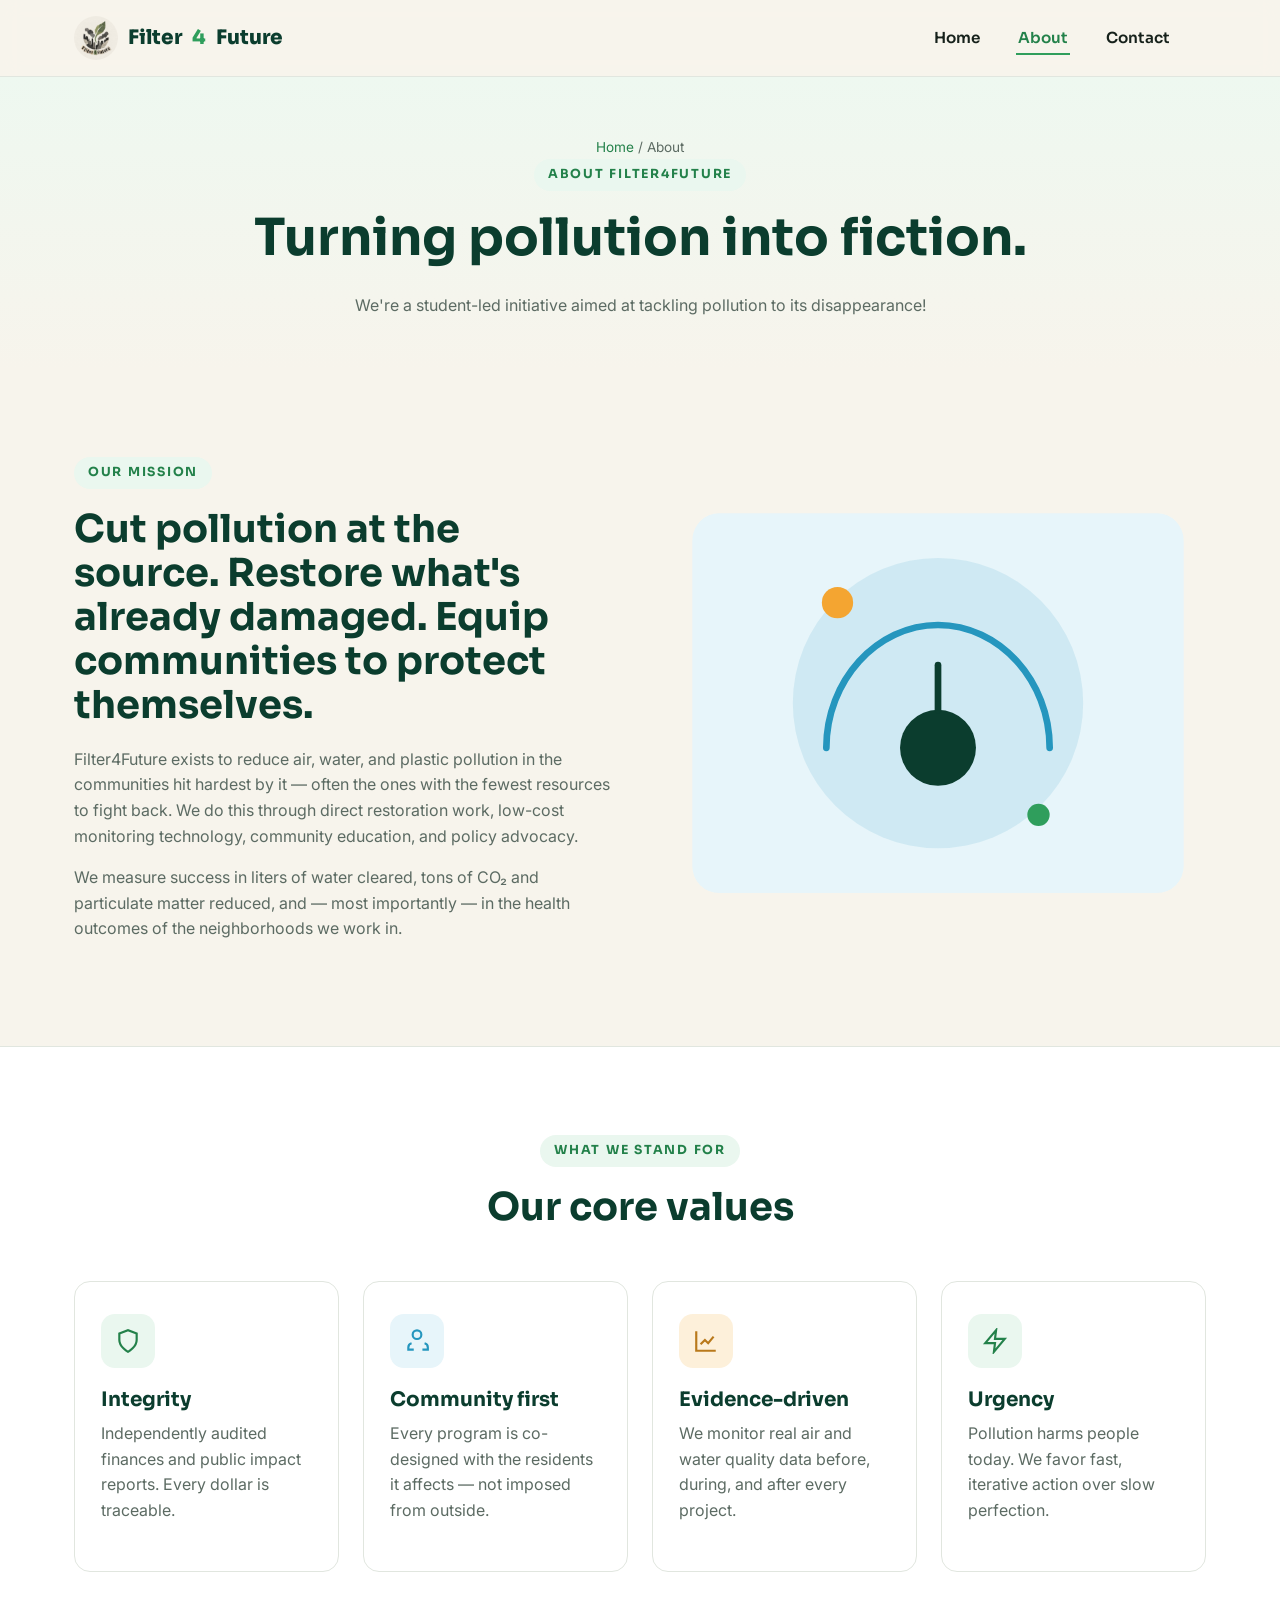
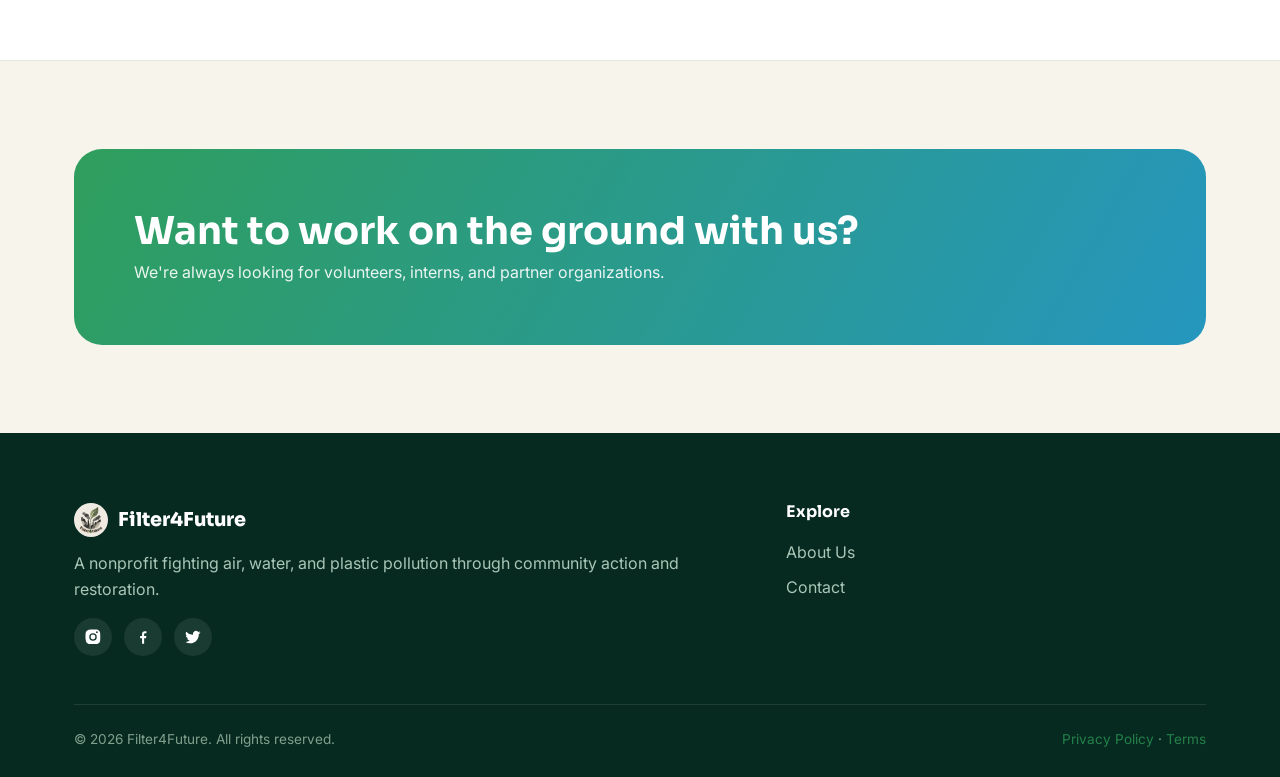
==== about.html @ 0fe6beb5 "Update About page bio text Co-Authored-By: Claude Sonnet 5 <noreply@anthropic.com>" ====
<!DOCTYPE html>
<html lang="en">
<head>
<meta charset="UTF-8">
<meta name="viewport" content="width=device-width, initial-scale=1.0">
<title>About Us — Filter4Future</title>
<meta name="description" content="Learn about Filter4Future's mission, story, values, and the team fighting pollution on the ground.">
<link rel="icon" href="data:image/svg+xml,<svg xmlns=%22http://www.w3.org/2000/svg%22 viewBox=%220 0 100 100%22><circle cx=%2250%22 cy=%2250%22 r=%2248%22 fill=%22%232f9e5c%22/></svg>">
<link rel="preconnect" href="https://fonts.googleapis.com">
<link rel="preconnect" href="https://fonts.gstatic.com" crossorigin>
<link href="https://fonts.googleapis.com/css2?family=Inter:wght@400;500;600;700&family=Sora:wght@600;700;800&display=swap" rel="stylesheet">
<link rel="stylesheet" href="assets/css/style.css">
</head>
<body>

<header class="site-header">
  <nav class="nav">
    <a href="index.html" class="brand">
      <img class="logo-photo" src="assets/img/logo-square.jpg" alt="Filter4Future logo">
      Filter<span class="f4">4</span>Future
    </a>
    <ul class="nav-links">
      <li><a href="index.html" data-page="index.html">Home</a></li>
      <li><a href="about.html" data-page="about.html" class="active">About</a></li>
      <li><a href="contact.html" data-page="contact.html">Contact</a></li>
    </ul>
    <div class="nav-actions">
      <button class="nav-toggle" aria-label="Toggle menu"><span></span><span></span><span></span></button>
    </div>
  </nav>
</header>

<section class="page-hero">
  <div class="container">
    <p class="breadcrumb"><a href="index.html">Home</a> / About</p>
    <span class="eyebrow">About Filter4Future</span>
    <h1>Turning pollution into fiction.</h1>
    <p>We're a student-led initiative aimed at tackling pollution to its disappearance!</p>
  </div>
</section>

<!-- Mission / Vision -->
<section>
  <div class="container split reveal">
    <div>
      <span class="eyebrow">Our mission</span>
      <h2>Cut pollution at the source. Restore what's already damaged. Equip communities to protect themselves.</h2>
      <p>Filter4Future exists to reduce air, water, and plastic pollution in the communities hit hardest by it — often the ones with the fewest resources to fight back. We do this through direct restoration work, low-cost monitoring technology, community education, and policy advocacy.</p>
      <p>We measure success in liters of water cleared, tons of CO₂ and particulate matter reduced, and — most importantly — in the health outcomes of the neighborhoods we work in.</p>
    </div>
    <div class="split-visual">
      <svg viewBox="0 0 480 380" xmlns="http://www.w3.org/2000/svg">
        <rect x="20" y="20" width="440" height="340" rx="24" fill="#E7F5FA"/>
        <circle cx="240" cy="190" r="130" fill="#2596BE" opacity="0.12"/>
        <path d="M140 230c0-60 45-110 100-110s100 50 100 110" stroke="#2596BE" stroke-width="6" fill="none" stroke-linecap="round"/>
        <circle cx="240" cy="230" r="34" fill="#0B3D2E"/>
        <path d="M240 196v-40" stroke="#0B3D2E" stroke-width="6" stroke-linecap="round"/>
        <circle cx="150" cy="100" r="14" fill="#F4A531"/>
        <circle cx="330" cy="290" r="10" fill="#2F9E5C"/>
      </svg>
    </div>
  </div>
</section>

<!-- Values -->
<section style="background:var(--paper); border-top:1px solid var(--border); border-bottom:1px solid var(--border);">
  <div class="container">
    <div class="section-head reveal">
      <span class="eyebrow">What we stand for</span>
      <h2>Our core values</h2>
    </div>
    <div class="grid-4">
      <div class="card reveal">
        <div class="icon-badge"><svg viewBox="0 0 24 24" fill="none" stroke="currentColor" stroke-width="2"><path d="M12 22s8-4.5 8-11V5l-8-3-8 3v6c0 6.5 8 11 8 11z"/></svg></div>
        <h3>Integrity</h3>
        <p>Independently audited finances and public impact reports. Every dollar is traceable.</p>
      </div>
      <div class="card reveal">
        <div class="icon-badge sky"><svg viewBox="0 0 24 24" fill="none" stroke="currentColor" stroke-width="2"><path d="M17 20h5v-2a4 4 0 00-3-3.87M9 20H4v-2a4 4 0 013-3.87m5-4a4 4 0 100-8 4 4 0 000 8z"/></svg></div>
        <h3>Community first</h3>
        <p>Every program is co-designed with the residents it affects — not imposed from outside.</p>
      </div>
      <div class="card reveal">
        <div class="icon-badge sun"><svg viewBox="0 0 24 24" fill="none" stroke="currentColor" stroke-width="2"><path d="M3 3v18h18M7 15l4-4 3 3 5-6"/></svg></div>
        <h3>Evidence-driven</h3>
        <p>We monitor real air and water quality data before, during, and after every project.</p>
      </div>
      <div class="card reveal">
        <div class="icon-badge"><svg viewBox="0 0 24 24" fill="none" stroke="currentColor" stroke-width="2"><path d="M13 2L3 14h9l-1 8 10-12h-9l1-8z"/></svg></div>
        <h3>Urgency</h3>
        <p>Pollution harms people today. We favor fast, iterative action over slow perfection.</p>
      </div>
    </div>
  </div>
</section>

<section>
  <div class="container">
    <div class="cta-band reveal">
      <div>
        <h2>Want to work on the ground with us?</h2>
        <p>We're always looking for volunteers, interns, and partner organizations.</p>
      </div>
    </div>
  </div>
</section>

<button class="back-to-top" aria-label="Back to top">
  <svg viewBox="0 0 24 24" fill="none" stroke="currentColor" stroke-width="2"><path d="M12 19V5M5 12l7-7 7 7"/></svg>
</button>

<footer class="site-footer">
  <div class="container">
    <div class="footer-grid">
      <div>
        <div class="footer-brand">
          <img class="logo-photo" src="assets/img/logo-square.jpg" alt="Filter4Future logo">
          Filter4Future
        </div>
        <p>A nonprofit fighting air, water, and plastic pollution through community action and restoration.</p>
        <div class="social-row">
          <a href="#" aria-label="Instagram"><svg viewBox="0 0 24 24" fill="currentColor"><path d="M12 2c2.7 0 3 .01 4.1.06 1.1.05 1.8.22 2.4.46.6.24 1.1.56 1.6 1.06.5.5.82 1 1.06 1.6.24.6.41 1.3.46 2.4.05 1.1.06 1.4.06 4.1s-.01 3-.06 4.1c-.05 1.1-.22 1.8-.46 2.4a4.3 4.3 0 01-1.06 1.6 4.3 4.3 0 01-1.6 1.06c-.6.24-1.3.41-2.4.46-1.1.05-1.4.06-4.1.06s-3-.01-4.1-.06c-1.1-.05-1.8-.22-2.4-.46a4.3 4.3 0 01-1.6-1.06 4.3 4.3 0 01-1.06-1.6c-.24-.6-.41-1.3-.46-2.4C2.01 15 2 14.7 2 12s.01-3 .06-4.1c.05-1.1.22-1.8.46-2.4.24-.6.56-1.1 1.06-1.6a4.3 4.3 0 011.6-1.06c.6-.24 1.3-.41 2.4-.46C9 2.01 9.3 2 12 2zm0 5a5 5 0 100 10 5 5 0 000-10zm0 8.2a3.2 3.2 0 110-6.4 3.2 3.2 0 010 6.4zm5.2-8.4a1.2 1.2 0 100-2.4 1.2 1.2 0 000 2.4z"/></svg></a>
          <a href="#" aria-label="Facebook"><svg viewBox="0 0 24 24" fill="currentColor"><path d="M13.5 21v-7.5H16l.5-3H13.5V8.4c0-.87.24-1.46 1.5-1.46H16.6V4.34C16.34 4.3 15.44 4.2 14.4 4.2c-2.17 0-3.66 1.32-3.66 3.75v2.55H8.2v3h2.54V21h2.76z"/></svg></a>
          <a href="#" aria-label="Twitter"><svg viewBox="0 0 24 24" fill="currentColor"><path d="M22 5.9c-.7.32-1.5.55-2.3.65a4 4 0 001.76-2.22 8 8 0 01-2.55.98 4 4 0 00-6.9 3.66A11.4 11.4 0 013 4.9a4 4 0 001.24 5.36 4 4 0 01-1.83-.5v.05a4 4 0 003.24 3.95 4 4 0 01-1.82.07 4 4 0 003.76 2.8A8.1 8.1 0 012 18.6a11.4 11.4 0 006.2 1.82c7.4 0 11.5-6.2 11.5-11.5v-.53A8.2 8.2 0 0022 5.9z"/></svg></a>
        </div>
      </div>
      <div>
        <h4>Explore</h4>
        <ul>
          <li><a href="about.html">About Us</a></li>
          <li><a href="contact.html">Contact</a></li>
        </ul>
      </div>
    </div>
    <div class="footer-bottom">
      <span>© 2026 Filter4Future. All rights reserved.</span>
      <span><a href="#">Privacy Policy</a> · <a href="#">Terms</a></span>
    </div>
  </div>
</footer>

<script src="assets/js/main.js"></script>
</body>
</html>
---- assets/css/style.css ----
/* ===========================================================
   Filter4Future — stylesheet
   =========================================================== */

:root {
  --forest: #0b3d2e;
  --forest-dark: #072a20;
  --leaf: #2f9e5c;
  --leaf-dark: #23814a;
  --leaf-light: #eaf7ef;
  --sky: #2596be;
  --sky-light: #e7f5fa;
  --sun: #f4a531;
  --sand: #f7f4ec;
  --paper: #ffffff;
  --charcoal: #16211b;
  --muted: #5c6b63;
  --border: #e1e6df;

  --font-head: "Sora", "Poppins", "Segoe UI", sans-serif;
  --font-body: "Inter", "Segoe UI", sans-serif;

  --radius-sm: 10px;
  --radius-md: 16px;
  --radius-lg: 28px;

  --shadow-sm: 0 2px 10px rgba(11, 61, 46, 0.07);
  --shadow-md: 0 12px 32px rgba(11, 61, 46, 0.12);
  --shadow-lg: 0 24px 60px rgba(11, 61, 46, 0.18);

  --container: 1180px;
}

* { box-sizing: border-box; }

html { scroll-behavior: smooth; }

body {
  margin: 0;
  font-family: var(--font-body);
  color: var(--charcoal);
  background: var(--sand);
  line-height: 1.6;
  -webkit-font-smoothing: antialiased;
}

img { max-width: 100%; display: block; }

h1, h2, h3, h4 {
  font-family: var(--font-head);
  color: var(--forest);
  line-height: 1.15;
  margin: 0 0 0.5em;
  font-weight: 700;
}

h1 { font-size: clamp(2.2rem, 4vw, 3.4rem); }
h2 { font-size: clamp(1.7rem, 3vw, 2.4rem); }
h3 { font-size: 1.25rem; }

p { margin: 0 0 1em; color: var(--muted); }

a { color: var(--leaf-dark); text-decoration: none; }

.container {
  width: 100%;
  max-width: var(--container);
  margin: 0 auto;
  padding: 0 24px;
}

section { padding: 88px 0; }

.eyebrow {
  display: inline-flex;
  align-items: center;
  gap: 8px;
  font-family: var(--font-head);
  font-size: 0.78rem;
  font-weight: 700;
  letter-spacing: 0.14em;
  text-transform: uppercase;
  color: var(--leaf-dark);
  background: var(--leaf-light);
  padding: 6px 14px;
  border-radius: 999px;
  margin-bottom: 18px;
}

.section-head {
  max-width: 640px;
  margin: 0 auto 52px;
  text-align: center;
}
.section-head.left { margin: 0 0 52px; text-align: left; }

/* ---------- Buttons ---------- */
.btn {
  display: inline-flex;
  align-items: center;
  justify-content: center;
  gap: 8px;
  font-family: var(--font-head);
  font-weight: 600;
  font-size: 0.95rem;
  padding: 14px 28px;
  border-radius: 999px;
  border: 2px solid transparent;
  cursor: pointer;
  transition: transform 0.18s ease, box-shadow 0.18s ease, background 0.18s ease, color 0.18s ease;
  white-space: nowrap;
}
.btn-primary {
  background: var(--leaf);
  color: #fff;
  box-shadow: var(--shadow-sm);
}
.btn-primary:hover { background: var(--leaf-dark); transform: translateY(-2px); box-shadow: var(--shadow-md); }

.btn-ghost {
  background: transparent;
  border-color: rgba(11,61,46,0.18);
  color: var(--forest);
}
.btn-ghost:hover { border-color: var(--leaf); color: var(--leaf-dark); transform: translateY(-2px); }

.btn-light {
  background: #fff;
  color: var(--forest);
}
.btn-light:hover { transform: translateY(-2px); box-shadow: var(--shadow-md); }

.btn-sun {
  background: var(--sun);
  color: var(--forest-dark);
}
.btn-sun:hover { transform: translateY(-2px); box-shadow: var(--shadow-md); }

.btn-block { width: 100%; }

/* ---------- Header / Nav ---------- */
.site-header {
  position: sticky;
  top: 0;
  z-index: 100;
  background: rgba(247, 244, 236, 0.88);
  backdrop-filter: blur(10px);
  border-bottom: 1px solid var(--border);
}
.nav {
  display: flex;
  align-items: center;
  gap: 34px;
  padding: 16px 24px;
  max-width: var(--container);
  margin: 0 auto;
}
.brand {
  display: flex;
  align-items: center;
  gap: 10px;
  font-family: var(--font-head);
  font-weight: 800;
  font-size: 1.25rem;
  color: var(--forest);
}
.brand .logo-mark { width: 38px; height: 38px; flex-shrink: 0; }
.brand span.f4 { color: var(--leaf); }

.nav-links {
  display: flex;
  align-items: center;
  gap: 34px;
  list-style: none;
  margin: 0 0 0 auto;
  padding: 0;
}
.nav-links a {
  font-family: var(--font-head);
  font-weight: 600;
  font-size: 0.95rem;
  color: var(--charcoal);
  padding: 6px 2px;
  border-bottom: 2px solid transparent;
  transition: color 0.15s ease, border-color 0.15s ease;
}
.nav-links a:hover, .nav-links a.active { color: var(--leaf-dark); border-color: var(--leaf); }

.nav-actions { display: flex; align-items: center; gap: 14px; }

.nav-toggle {
  display: none;
  background: none;
  border: none;
  cursor: pointer;
  padding: 6px;
}
.nav-toggle span {
  display: block;
  width: 26px;
  height: 2.5px;
  background: var(--forest);
  margin: 5px 0;
  border-radius: 2px;
  transition: transform 0.2s ease, opacity 0.2s ease;
}

@media (max-width: 900px) {
  .nav-links {
    position: absolute;
    top: 100%;
    left: 0;
    right: 0;
    background: var(--paper);
    flex-direction: column;
    align-items: flex-start;
    gap: 4px;
    padding: 10px 24px 20px;
    border-bottom: 1px solid var(--border);
    box-shadow: var(--shadow-md);
    display: none;
  }
  .nav-links.open { display: flex; }
  .nav-links a { display: block; padding: 10px 0; width: 100%; }
  .nav-toggle { display: block; }
  .nav-actions .btn-primary { display: none; }
  .nav-links .mobile-cta { display: block; margin-top: 8px; }
}
.nav-links .mobile-cta { display: none; }

/* ---------- Photo Hero (image background) ---------- */
.hero-photo {
  position: relative;
  isolation: isolate;
  overflow: hidden;
  min-height: 620px;
  display: flex;
  align-items: center;
}
.hero-photo > img {
  position: absolute;
  inset: 0;
  width: 100%;
  height: 100%;
  object-fit: cover;
  z-index: -2;
}
.hero-photo-overlay {
  position: absolute;
  inset: 0;
  z-index: -1;
  background: linear-gradient(90deg, rgba(6,28,17,0.88) 0%, rgba(6,28,17,0.72) 42%, rgba(6,28,17,0.28) 100%);
}
.hero-photo-inner { max-width: var(--container); width: 100%; margin: 0 auto; padding: 96px 24px; }
.hero-photo-copy { max-width: 620px; display: flex; flex-direction: column; align-items: flex-start; gap: 26px; }
.hero-photo-badge {
  display: inline-flex;
  align-items: center;
  gap: 9px;
  background: rgba(255,255,255,0.14);
  border: 1px solid rgba(255,255,255,0.28);
  color: #9be3b6;
  font-family: var(--font-head);
  font-size: 13px;
  font-weight: 600;
  letter-spacing: 0.12em;
  text-transform: uppercase;
  padding: 9px 18px;
  border-radius: 999px;
}
.hero-photo-badge .dot { width: 8px; height: 8px; border-radius: 999px; background: #48c07d; }
.hero-photo-copy h1 { color: #fff; font-size: clamp(2.2rem, 4.5vw, 3.75rem); margin: 0; }
.hero-photo-copy p { color: rgba(255,255,255,0.85); font-size: 1.1rem; max-width: 540px; margin: 0; }
.logo-photo { width: 44px; height: 44px; object-fit: cover; object-position: center 34%; border-radius: 999px; flex-shrink: 0; }

/* ---------- Hero ---------- */
.hero {
  position: relative;
  overflow: hidden;
  background: linear-gradient(180deg, #eef8f0 0%, var(--sand) 100%);
  padding: 70px 0 40px;
}
.hero-grid {
  display: grid;
  grid-template-columns: 1.05fr 0.95fr;
  gap: 50px;
  align-items: center;
}
.hero-copy p.lead { font-size: 1.12rem; max-width: 520px; }
.hero-cta-row { display: flex; gap: 16px; flex-wrap: wrap; margin-top: 30px; }

.hero-stats {
  display: flex;
  gap: 36px;
  margin-top: 46px;
  flex-wrap: wrap;
}
.hero-stats .stat b {
  display: block;
  font-family: var(--font-head);
  font-size: 1.8rem;
  color: var(--forest);
}
.hero-stats .stat span { font-size: 0.85rem; color: var(--muted); }

.hero-visual { position: relative; }
.hero-visual svg { width: 100%; height: auto; }

@media (max-width: 900px) {
  .hero-grid { grid-template-columns: 1fr; }
  .hero-visual { order: -1; max-width: 420px; margin: 0 auto; }
}

/* ---------- Marquee / partners ---------- */
.marquee-wrap {
  border-top: 1px solid var(--border);
  border-bottom: 1px solid var(--border);
  background: var(--paper);
  padding: 26px 0;
  overflow: hidden;
}
.marquee-label { text-align:center; font-size:0.8rem; letter-spacing:0.12em; text-transform:uppercase; color: var(--muted); margin-bottom: 16px; font-weight:600;}
.marquee-track {
  display: flex;
  gap: 60px;
  width: max-content;
  animation: scroll-left 26s linear infinite;
}
.marquee-track span {
  font-family: var(--font-head);
  font-weight: 700;
  font-size: 1.1rem;
  color: var(--muted);
  opacity: 0.7;
  white-space: nowrap;
}
@keyframes scroll-left {
  from { transform: translateX(0); }
  to { transform: translateX(-50%); }
}

/* ---------- Cards ---------- */
.grid-3 { display: grid; grid-template-columns: repeat(3, 1fr); gap: 28px; }
.grid-2 { display: grid; grid-template-columns: repeat(2, 1fr); gap: 28px; }
.grid-4 { display: grid; grid-template-columns: repeat(4, 1fr); gap: 24px; }

@media (max-width: 950px) {
  .grid-3, .grid-4 { grid-template-columns: repeat(2, 1fr); }
}
@media (max-width: 640px) {
  .grid-3, .grid-2, .grid-4 { grid-template-columns: 1fr; }
}

.card {
  background: var(--paper);
  border: 1px solid var(--border);
  border-radius: var(--radius-md);
  padding: 32px 26px;
  transition: transform 0.2s ease, box-shadow 0.2s ease, border-color 0.2s ease;
}
.card:hover { transform: translateY(-6px); box-shadow: var(--shadow-md); border-color: transparent; }

.icon-badge {
  width: 54px;
  height: 54px;
  display: flex;
  align-items: center;
  justify-content: center;
  border-radius: 14px;
  background: var(--leaf-light);
  color: var(--leaf-dark);
  margin-bottom: 20px;
}
.icon-badge svg { width: 26px; height: 26px; }
.icon-badge.sky { background: var(--sky-light); color: var(--sky); }
.icon-badge.sun { background: #fdf0da; color: #b9791b; }

/* ---------- Alternating "about/program" section ---------- */
.split {
  display: grid;
  grid-template-columns: 1fr 1fr;
  gap: 60px;
  align-items: center;
}
.split.reverse .split-visual { order: 2; }
@media (max-width: 900px) {
  .split { grid-template-columns: 1fr; gap: 32px; }
  .split.reverse .split-visual { order: -1; }
}
.split-visual svg { width: 100%; height: auto; }

.tick-list { list-style: none; padding: 0; margin: 22px 0; }
.tick-list li {
  display: flex;
  gap: 12px;
  align-items: flex-start;
  margin-bottom: 14px;
  color: var(--charcoal);
  font-weight: 500;
}
.tick-list svg { flex-shrink: 0; width: 22px; height: 22px; color: var(--leaf); margin-top: 1px; }

/* ---------- Stats band ---------- */
.stats-band {
  background: var(--forest);
  color: #fff;
  padding: 64px 0;
}
.stats-band .grid-4 { text-align: center; }
.stats-band b {
  display: block;
  font-family: var(--font-head);
  font-size: 2.4rem;
  color: var(--sun);
}
.stats-band span { color: #cfe6d8; font-size: 0.92rem; }

/* ---------- Testimonials ---------- */
.testimonial-card {
  background: var(--leaf-light);
  border-radius: var(--radius-md);
  padding: 34px;
  border: 1px solid #d9efe0;
}
.testimonial-card p.quote {
  color: var(--charcoal);
  font-size: 1.05rem;
  font-style: italic;
}
.testimonial-person { display: flex; align-items: center; gap: 12px; margin-top: 18px; }
.avatar {
  width: 44px; height: 44px; border-radius: 50%;
  background: var(--leaf);
  color: #fff;
  display: flex; align-items: center; justify-content: center;
  font-family: var(--font-head); font-weight: 700;
}
.testimonial-person strong { display:block; font-size: 0.95rem; color: var(--forest); }
.testimonial-person small { color: var(--muted); }

/* ---------- CTA band ---------- */
.cta-band {
  background: linear-gradient(120deg, var(--leaf) 0%, var(--sky) 100%);
  border-radius: var(--radius-lg);
  padding: 60px;
  color: #fff;
  display: flex;
  align-items: center;
  justify-content: space-between;
  gap: 30px;
  flex-wrap: wrap;
}
.cta-band h2 { color: #fff; margin-bottom: 6px; }
.cta-band p { color: rgba(255,255,255,0.9); margin: 0; }

/* ---------- Newsletter ---------- */
.newsletter-form { display: flex; gap: 10px; max-width: 420px; flex-wrap: wrap; }
.newsletter-form input {
  flex: 1;
  min-width: 200px;
  padding: 13px 16px;
  border-radius: 999px;
  border: none;
  font-family: var(--font-body);
  font-size: 0.95rem;
}

/* ---------- Footer ---------- */
footer.site-footer {
  background: var(--forest-dark);
  color: #cfe6d8;
  padding: 70px 0 26px;
}
.footer-grid {
  display: grid;
  grid-template-columns: 1.6fr 1fr;
  gap: 40px;
  margin-bottom: 48px;
}
@media (max-width: 500px) { .footer-grid { grid-template-columns: 1fr; } }

.footer-grid h4 { color: #fff; font-size: 1rem; margin-bottom: 18px; }
.footer-grid a, .footer-grid p { color: #a9c6b7; }
.footer-grid ul { list-style: none; padding: 0; margin: 0; }
.footer-grid li { margin-bottom: 10px; }
.footer-grid a:hover { color: #fff; }

.footer-brand { display: flex; align-items: center; gap: 10px; font-family: var(--font-head); font-weight: 800; font-size: 1.2rem; color: #fff; margin-bottom: 14px; }
.footer-brand .logo-mark, .footer-brand .logo-photo { width: 34px; height: 34px; }

.social-row { display: flex; gap: 12px; margin-top: 16px; }
.social-row a {
  width: 38px; height: 38px;
  border-radius: 50%;
  background: rgba(255,255,255,0.08);
  display: flex; align-items: center; justify-content: center;
  transition: background 0.2s ease;
}
.social-row a:hover { background: var(--leaf); }
.social-row svg { width: 18px; height: 18px; color: #fff; }

.footer-bottom {
  border-top: 1px solid rgba(255,255,255,0.1);
  padding-top: 24px;
  display: flex;
  justify-content: space-between;
  flex-wrap: wrap;
  gap: 10px;
  font-size: 0.85rem;
  color: #7fa08d;
}

/* ---------- Page hero (inner pages) ---------- */
.page-hero {
  background: linear-gradient(180deg, #eef8f0 0%, var(--sand) 100%);
  padding: 60px 0 50px;
  text-align: center;
}
.breadcrumb { font-size: 0.85rem; color: var(--muted); margin-bottom: 14px; }
.breadcrumb a { color: var(--leaf-dark); }
.page-hero p { max-width: 620px; margin: 0 auto; }

/* ---------- Forms ---------- */
.form-card {
  background: var(--paper);
  border: 1px solid var(--border);
  border-radius: var(--radius-md);
  padding: 40px;
  box-shadow: var(--shadow-sm);
}
.form-row { display: grid; grid-template-columns: 1fr 1fr; gap: 18px; margin-bottom: 18px; }
@media (max-width: 600px) { .form-row { grid-template-columns: 1fr; } }
.field { display: flex; flex-direction: column; gap: 6px; margin-bottom: 18px; }
.field label { font-weight: 600; font-size: 0.88rem; color: var(--forest); }
.field input, .field select, .field textarea {
  padding: 12px 14px;
  border-radius: var(--radius-sm);
  border: 1px solid var(--border);
  font-family: var(--font-body);
  font-size: 0.95rem;
  background: #fbfbf8;
}
.field input:focus, .field select:focus, .field textarea:focus {
  outline: none;
  border-color: var(--leaf);
  background: #fff;
}
.field textarea { resize: vertical; min-height: 120px; }
.form-note { font-size: 0.85rem; color: var(--muted); margin-top: 10px; }
.form-success {
  display: none;
  background: var(--leaf-light);
  border: 1px solid #bfe6cc;
  color: var(--forest);
  padding: 14px 18px;
  border-radius: var(--radius-sm);
  margin-bottom: 18px;
  font-weight: 600;
}

/* ---------- Donate tiers ---------- */
.tier-card {
  text-align: center;
  border: 2px solid var(--border);
  position: relative;
}
.tier-card.featured { border-color: var(--leaf); }
.tier-card .badge {
  position: absolute; top: -14px; left: 50%; transform: translateX(-50%);
  background: var(--sun); color: var(--forest-dark);
  font-family: var(--font-head); font-weight: 700; font-size: 0.75rem;
  padding: 5px 14px; border-radius: 999px;
}
.tier-price { font-family: var(--font-head); font-size: 2.2rem; color: var(--forest); margin: 10px 0; }
.tier-price span { font-size: 1rem; color: var(--muted); font-weight: 500; }

/* ---------- Team ---------- */
.team-card { text-align: center; }
.team-photo {
  width: 110px; height: 110px; margin: 0 auto 16px;
  border-radius: 50%;
  background: var(--leaf-light);
  display: flex; align-items: center; justify-content: center;
  color: var(--leaf-dark);
  font-family: var(--font-head); font-weight: 800; font-size: 1.6rem;
}
.team-card h3 { margin-bottom: 2px; }
.team-role { color: var(--leaf-dark); font-weight: 600; font-size: 0.88rem; margin-bottom: 10px; }

/* ---------- Values / timeline ---------- */
.timeline { position: relative; padding-left: 30px; border-left: 2px solid var(--border); }
.timeline-item { position: relative; padding-bottom: 40px; }
.timeline-item:last-child { padding-bottom: 0; }
.timeline-item::before {
  content: "";
  position: absolute;
  left: -37px; top: 4px;
  width: 14px; height: 14px;
  border-radius: 50%;
  background: var(--leaf);
  border: 3px solid var(--leaf-light);
}
.timeline-year { font-family: var(--font-head); font-weight: 800; color: var(--sky); font-size: 0.9rem; }

/* ---------- Program detail ---------- */
.program-detail {
  border: 1px solid var(--border);
  border-radius: var(--radius-lg);
  padding: 44px;
  margin-bottom: 32px;
}
.program-detail .tag {
  display: inline-block;
  background: var(--sky-light);
  color: var(--sky);
  font-family: var(--font-head);
  font-weight: 700;
  font-size: 0.75rem;
  letter-spacing: 0.06em;
  text-transform: uppercase;
  padding: 5px 12px;
  border-radius: 999px;
  margin-bottom: 14px;
}
.program-meta { display: flex; gap: 26px; flex-wrap: wrap; margin-top: 18px; padding-top: 18px; border-top: 1px solid var(--border); }
.program-meta div b { display:block; color: var(--forest); font-family: var(--font-head); }
.program-meta div span { font-size: 0.85rem; color: var(--muted); }

/* ---------- FAQ ---------- */
.faq-item {
  border-bottom: 1px solid var(--border);
  padding: 22px 0;
}
.faq-q {
  display: flex;
  justify-content: space-between;
  align-items: center;
  cursor: pointer;
  font-family: var(--font-head);
  font-weight: 700;
  color: var(--forest);
  gap: 20px;
}
.faq-q .plus { transition: transform 0.2s ease; font-size: 1.4rem; color: var(--leaf); flex-shrink: 0; }
.faq-item.open .faq-q .plus { transform: rotate(45deg); }
.faq-a {
  max-height: 0;
  overflow: hidden;
  transition: max-height 0.25s ease;
}
.faq-item.open .faq-a { max-height: 300px; }
.faq-a p { padding-top: 14px; margin: 0; }

/* ---------- Map / contact ---------- */
.contact-grid { display: grid; grid-template-columns: 1fr 1fr; gap: 40px; }
@media (max-width: 900px) { .contact-grid { grid-template-columns: 1fr; } }
.info-row { display: flex; gap: 16px; margin-bottom: 26px; }
.info-row .icon-badge { margin-bottom: 0; flex-shrink: 0; }
.info-row h3 { margin-bottom: 4px; font-size: 1.05rem; }
.map-frame {
  border-radius: var(--radius-md);
  overflow: hidden;
  border: 1px solid var(--border);
  height: 260px;
}

/* ---------- Utility ---------- */
.mt-0 { margin-top: 0; }
.text-center { text-align: center; }
.reveal { opacity: 0; transform: translateY(24px); transition: opacity 0.6s ease, transform 0.6s ease; }
.reveal.in-view { opacity: 1; transform: translateY(0); }

.back-to-top {
  position: fixed;
  bottom: 26px;
  right: 26px;
  width: 46px;
  height: 46px;
  border-radius: 50%;
  background: var(--forest);
  color: #fff;
  display: flex;
  align-items: center;
  justify-content: center;
  box-shadow: var(--shadow-md);
  opacity: 0;
  pointer-events: none;
  transform: translateY(10px);
  transition: opacity 0.2s ease, transform 0.2s ease;
  z-index: 90;
  border: none;
  cursor: pointer;
}
.back-to-top.show { opacity: 1; pointer-events: auto; transform: translateY(0); }
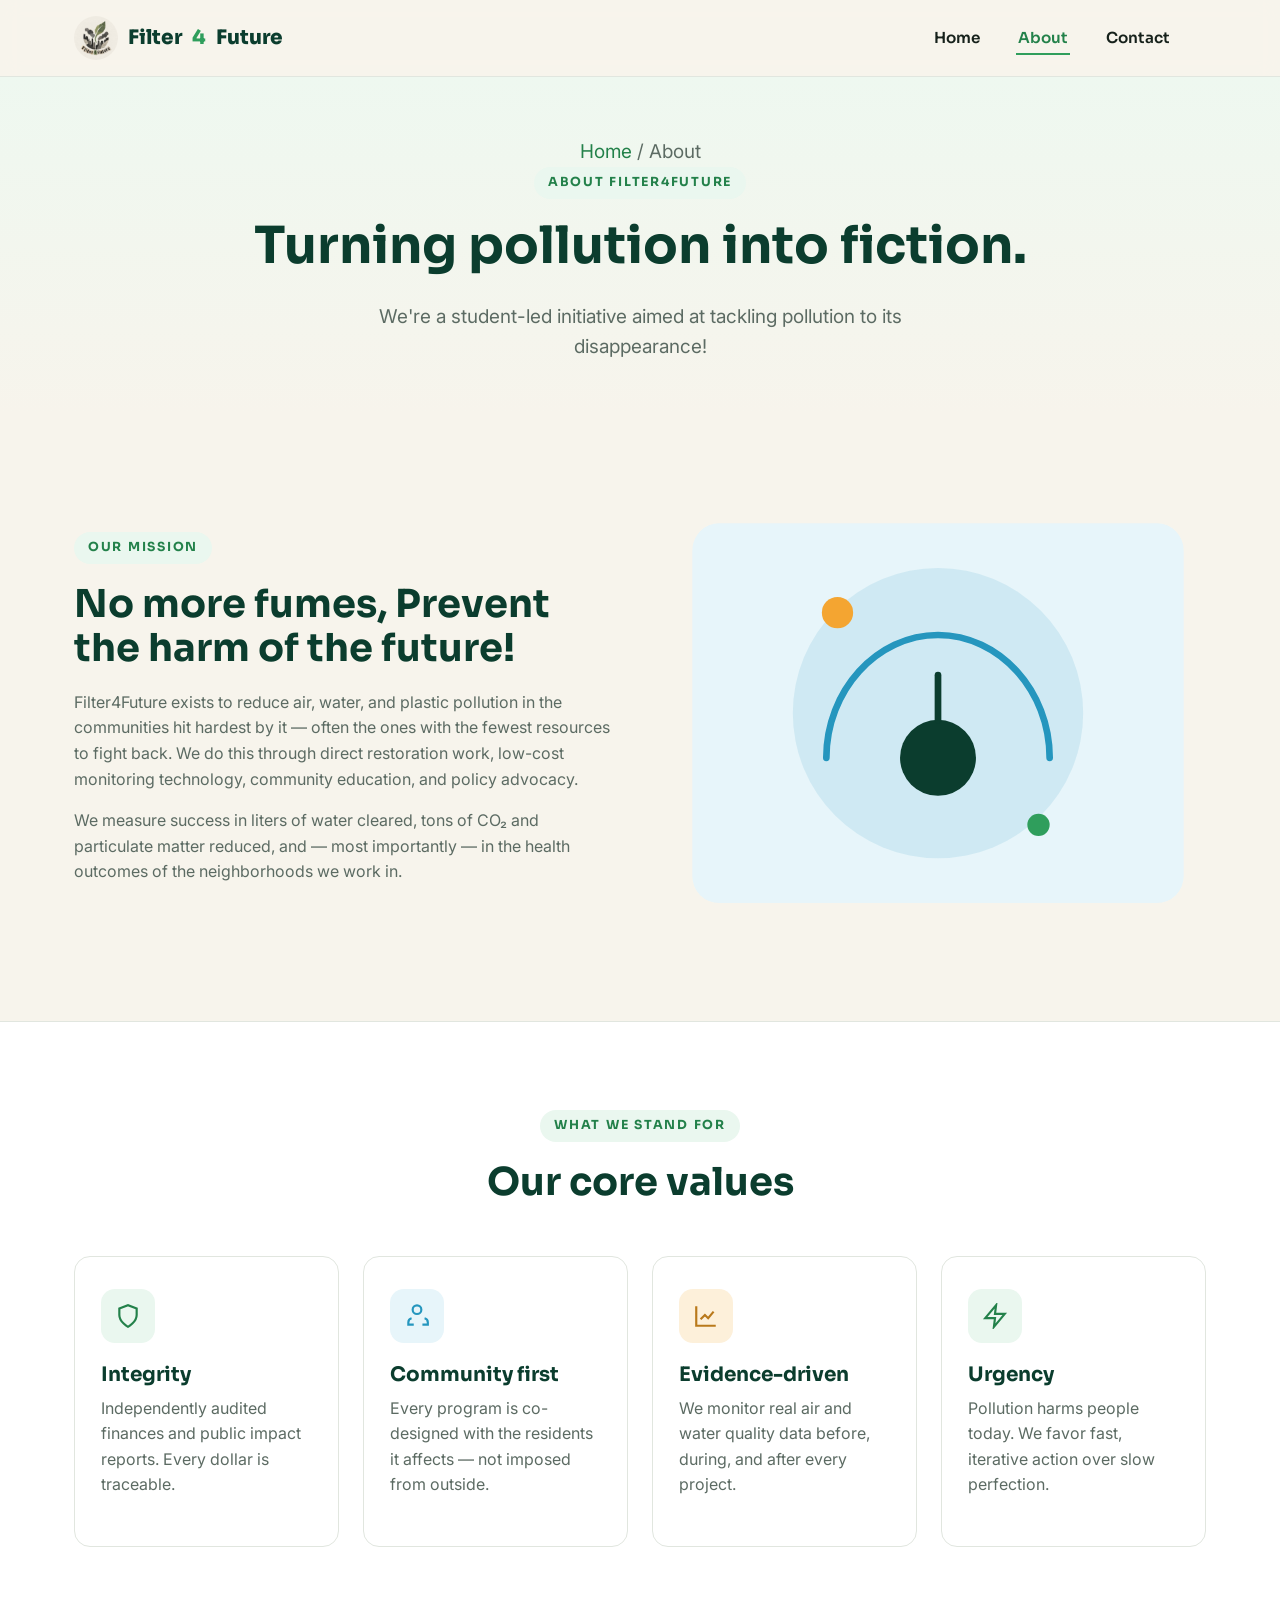
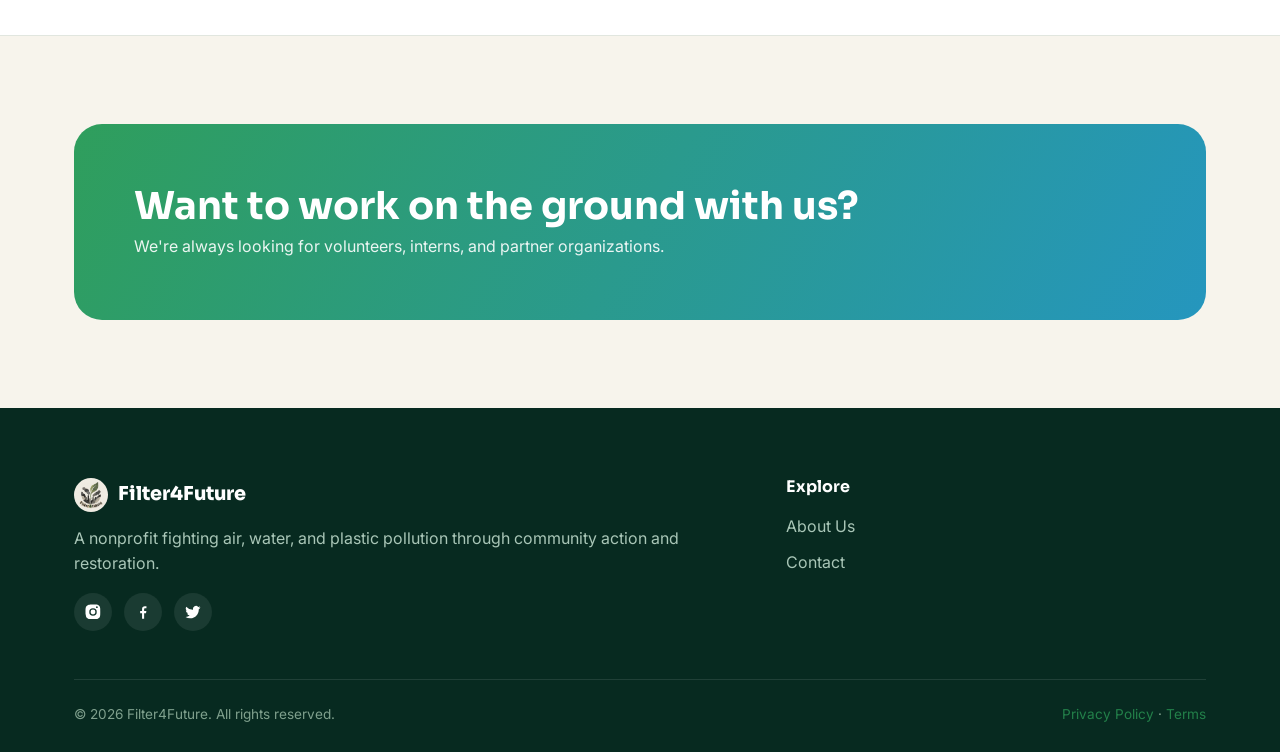
==== commit 2fd149f9: "Update About page mission title Co-Authored-By: Claude Sonnet 5 <noreply@anthropic.com>" ====
--- a/about.html
+++ b/about.html
@@ -44,7 +44,7 @@
   <div class="container split reveal">
     <div>
       <span class="eyebrow">Our mission</span>
-      <h2>Cut pollution at the source. Restore what's already damaged. Equip communities to protect themselves.</h2>
+      <h2>No more fumes, Prevent the harm of the future!</h2>
       <p>Filter4Future exists to reduce air, water, and plastic pollution in the communities hit hardest by it — often the ones with the fewest resources to fight back. We do this through direct restoration work, low-cost monitoring technology, community education, and policy advocacy.</p>
       <p>We measure success in liters of water cleared, tons of CO₂ and particulate matter reduced, and — most importantly — in the health outcomes of the neighborhoods we work in.</p>
     </div>
--- a/assets/css/style.css
+++ b/assets/css/style.css
@@ -518,7 +518,7 @@
 }
 .breadcrumb { font-size: 0.85rem; color: var(--muted); margin-bottom: 14px; }
 .breadcrumb a { color: var(--leaf-dark); }
-.page-hero p { max-width: 620px; margin: 0 auto; }
+.page-hero p { max-width: 620px; margin: 0 auto; font-size: 19px; }
 
 /* ---------- Forms ---------- */
 .form-card {
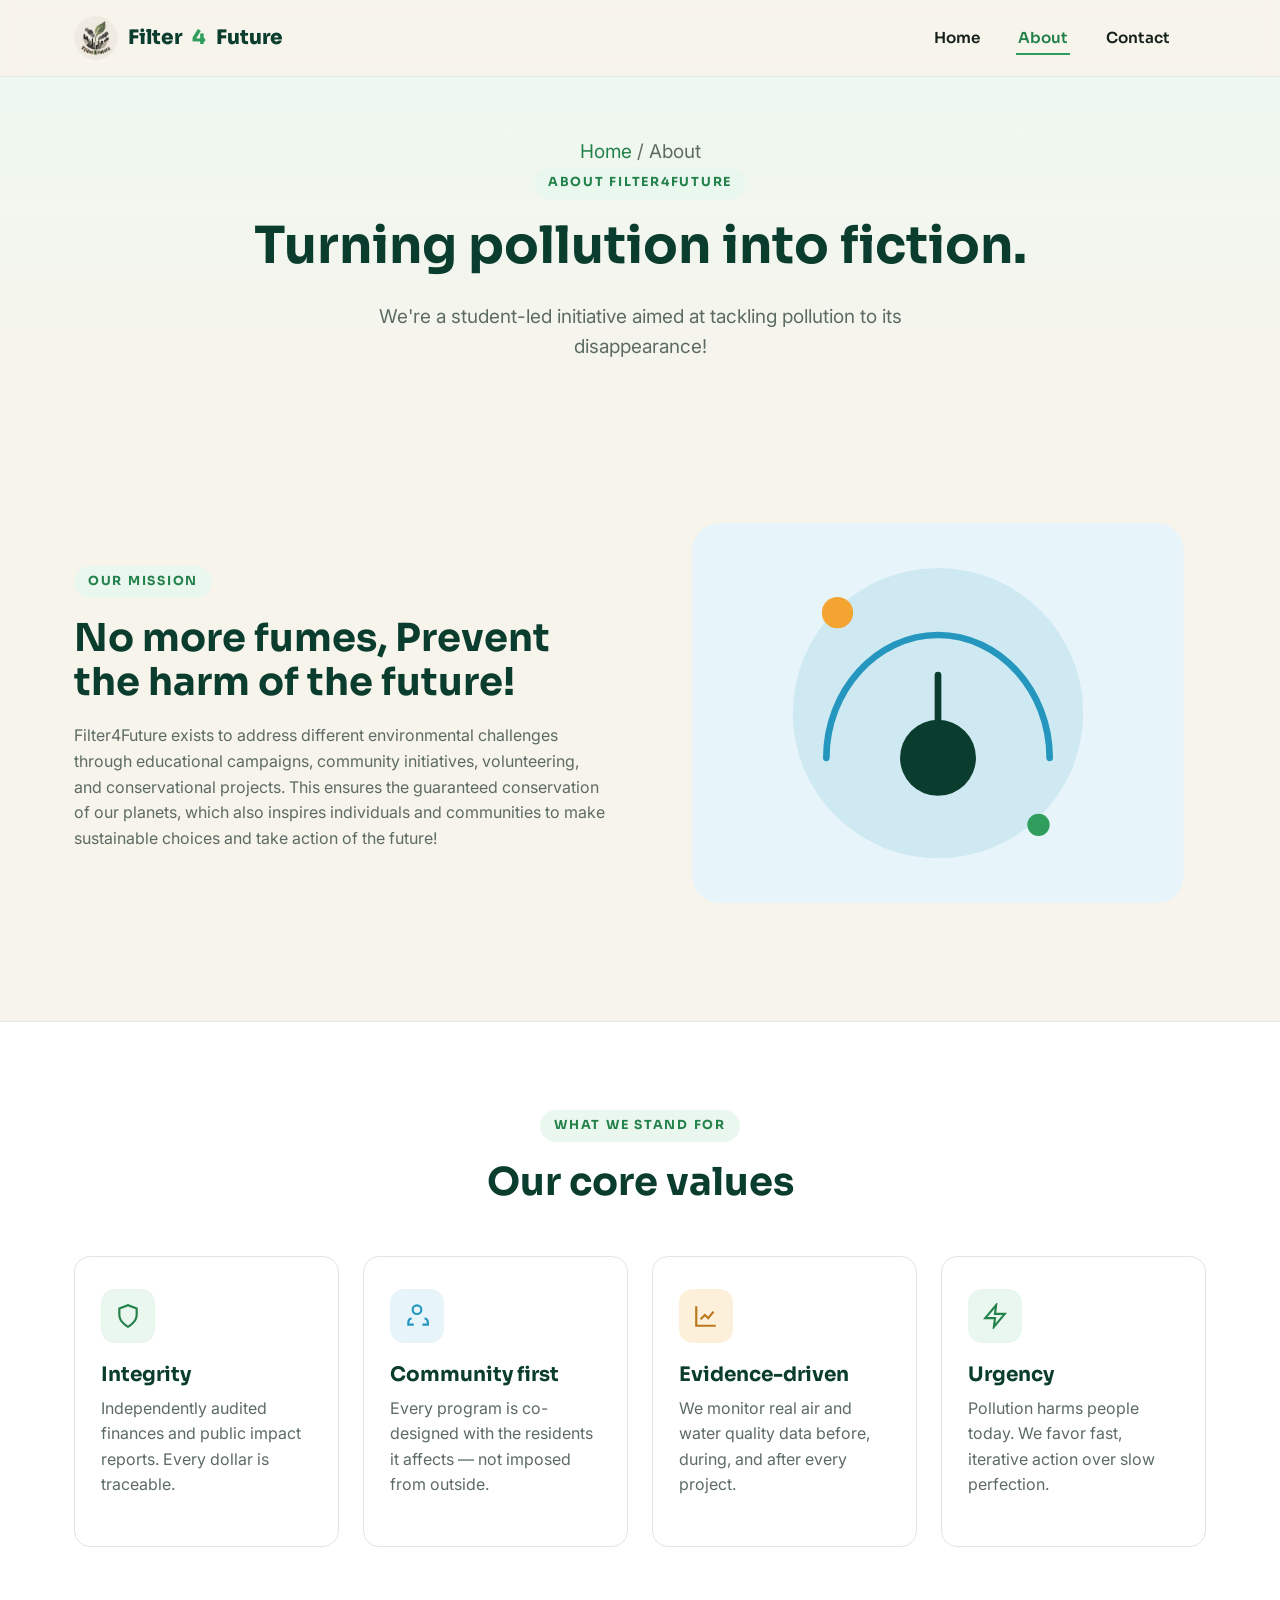
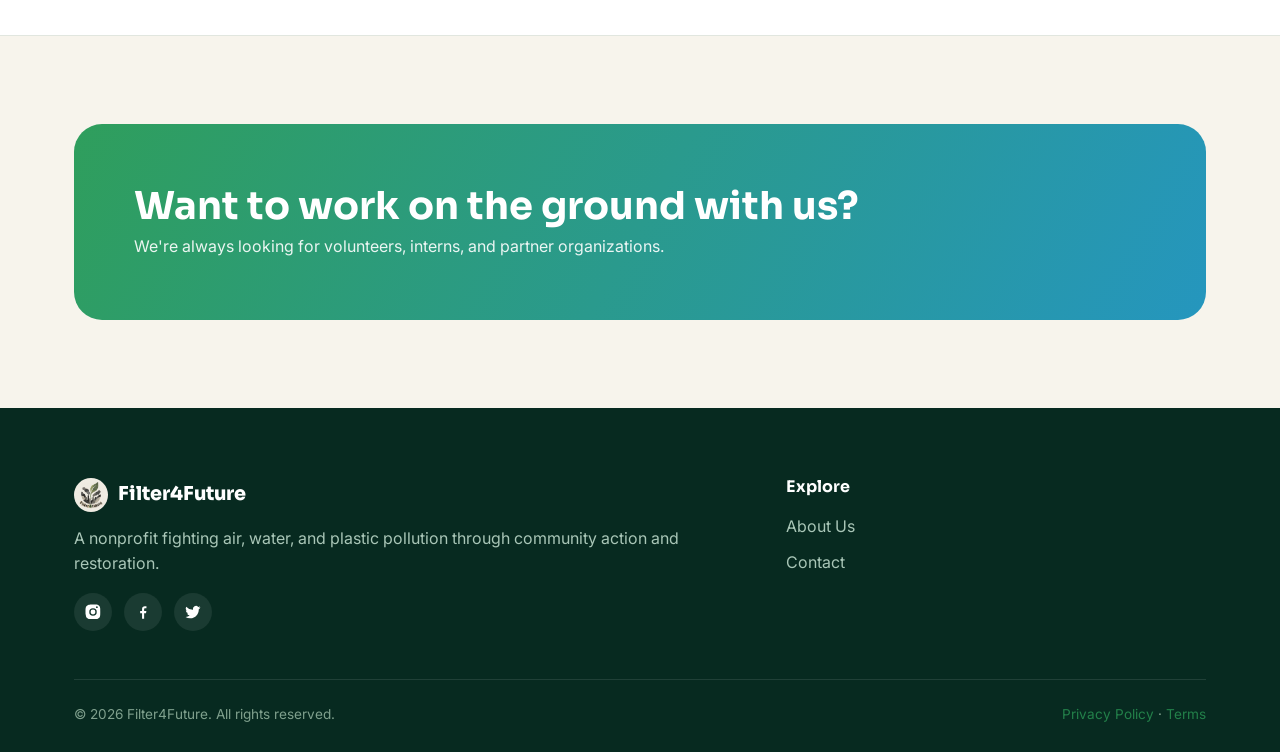
==== commit cbb9a713: "Update About page mission paragraph Co-Authored-By: Claude Sonnet 5 <noreply@anthropic.com>" ====
--- a/about.html
+++ b/about.html
@@ -45,8 +45,7 @@
     <div>
       <span class="eyebrow">Our mission</span>
       <h2>No more fumes, Prevent the harm of the future!</h2>
-      <p>Filter4Future exists to reduce air, water, and plastic pollution in the communities hit hardest by it — often the ones with the fewest resources to fight back. We do this through direct restoration work, low-cost monitoring technology, community education, and policy advocacy.</p>
-      <p>We measure success in liters of water cleared, tons of CO₂ and particulate matter reduced, and — most importantly — in the health outcomes of the neighborhoods we work in.</p>
+      <p>Filter4Future exists to address different environmental challenges through educational campaigns, community initiatives, volunteering, and conservational projects. This ensures the guaranteed conservation of our planets, which also inspires individuals and communities to make sustainable choices and take action of the future!</p>
     </div>
     <div class="split-visual">
       <svg viewBox="0 0 480 380" xmlns="http://www.w3.org/2000/svg">
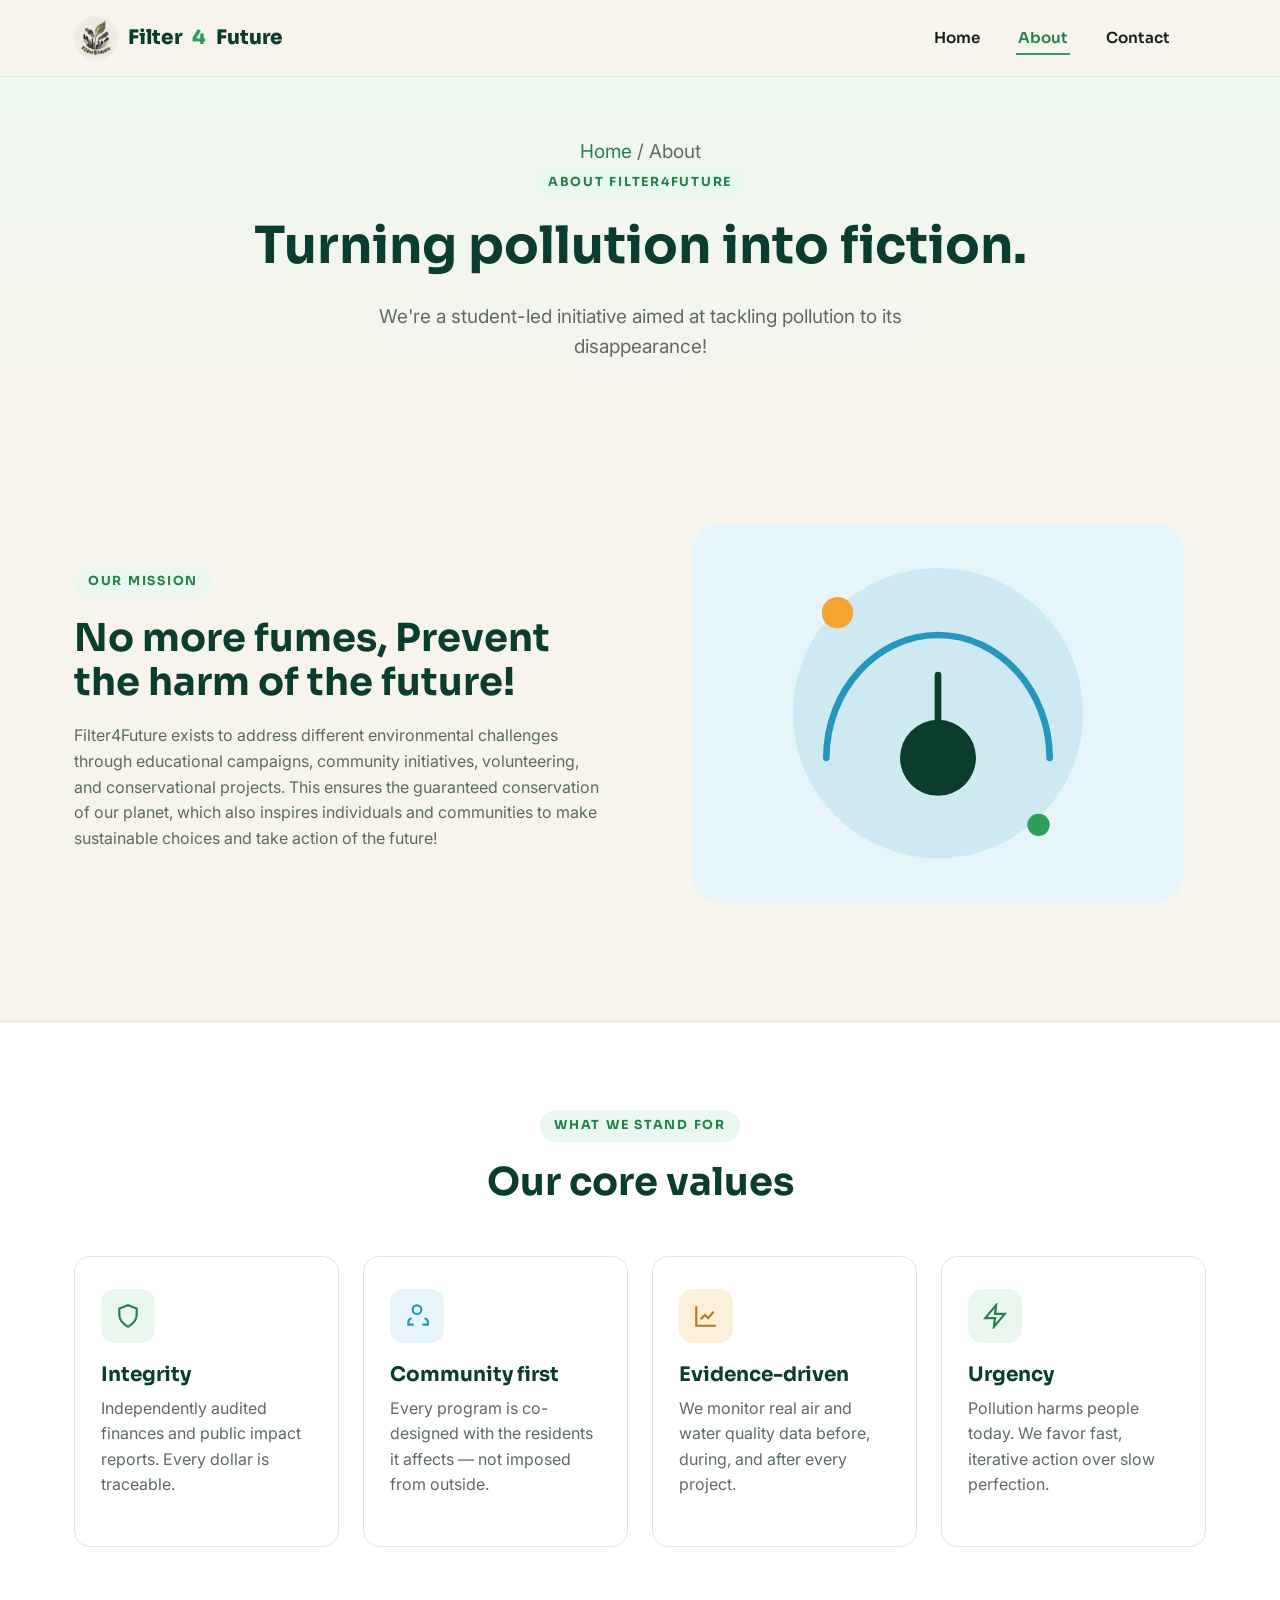
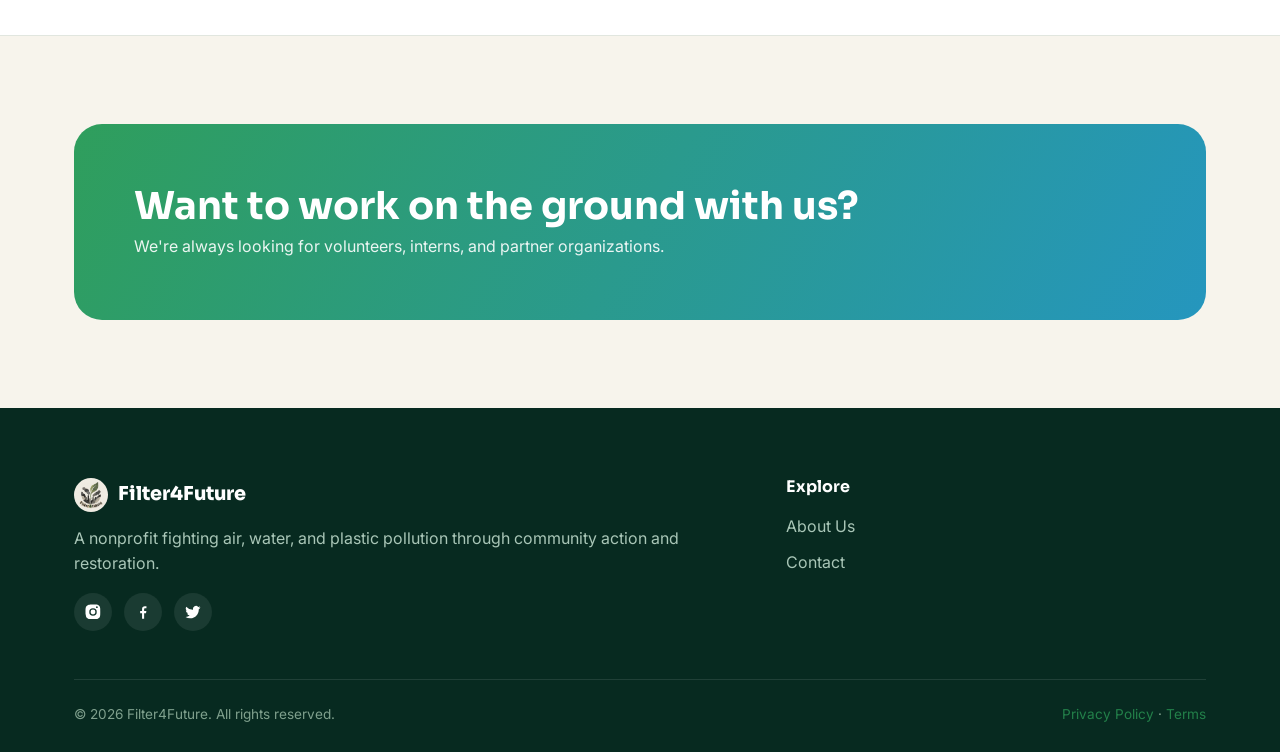
==== commit 1b19662a: "Fix typo: planets -> planet Co-Authored-By: Claude Sonnet 5 <noreply@anthropic.com>" ====
--- a/about.html
+++ b/about.html
@@ -45,7 +45,7 @@
     <div>
       <span class="eyebrow">Our mission</span>
       <h2>No more fumes, Prevent the harm of the future!</h2>
-      <p>Filter4Future exists to address different environmental challenges through educational campaigns, community initiatives, volunteering, and conservational projects. This ensures the guaranteed conservation of our planets, which also inspires individuals and communities to make sustainable choices and take action of the future!</p>
+      <p>Filter4Future exists to address different environmental challenges through educational campaigns, community initiatives, volunteering, and conservational projects. This ensures the guaranteed conservation of our planet, which also inspires individuals and communities to make sustainable choices and take action of the future!</p>
     </div>
     <div class="split-visual">
       <svg viewBox="0 0 480 380" xmlns="http://www.w3.org/2000/svg">
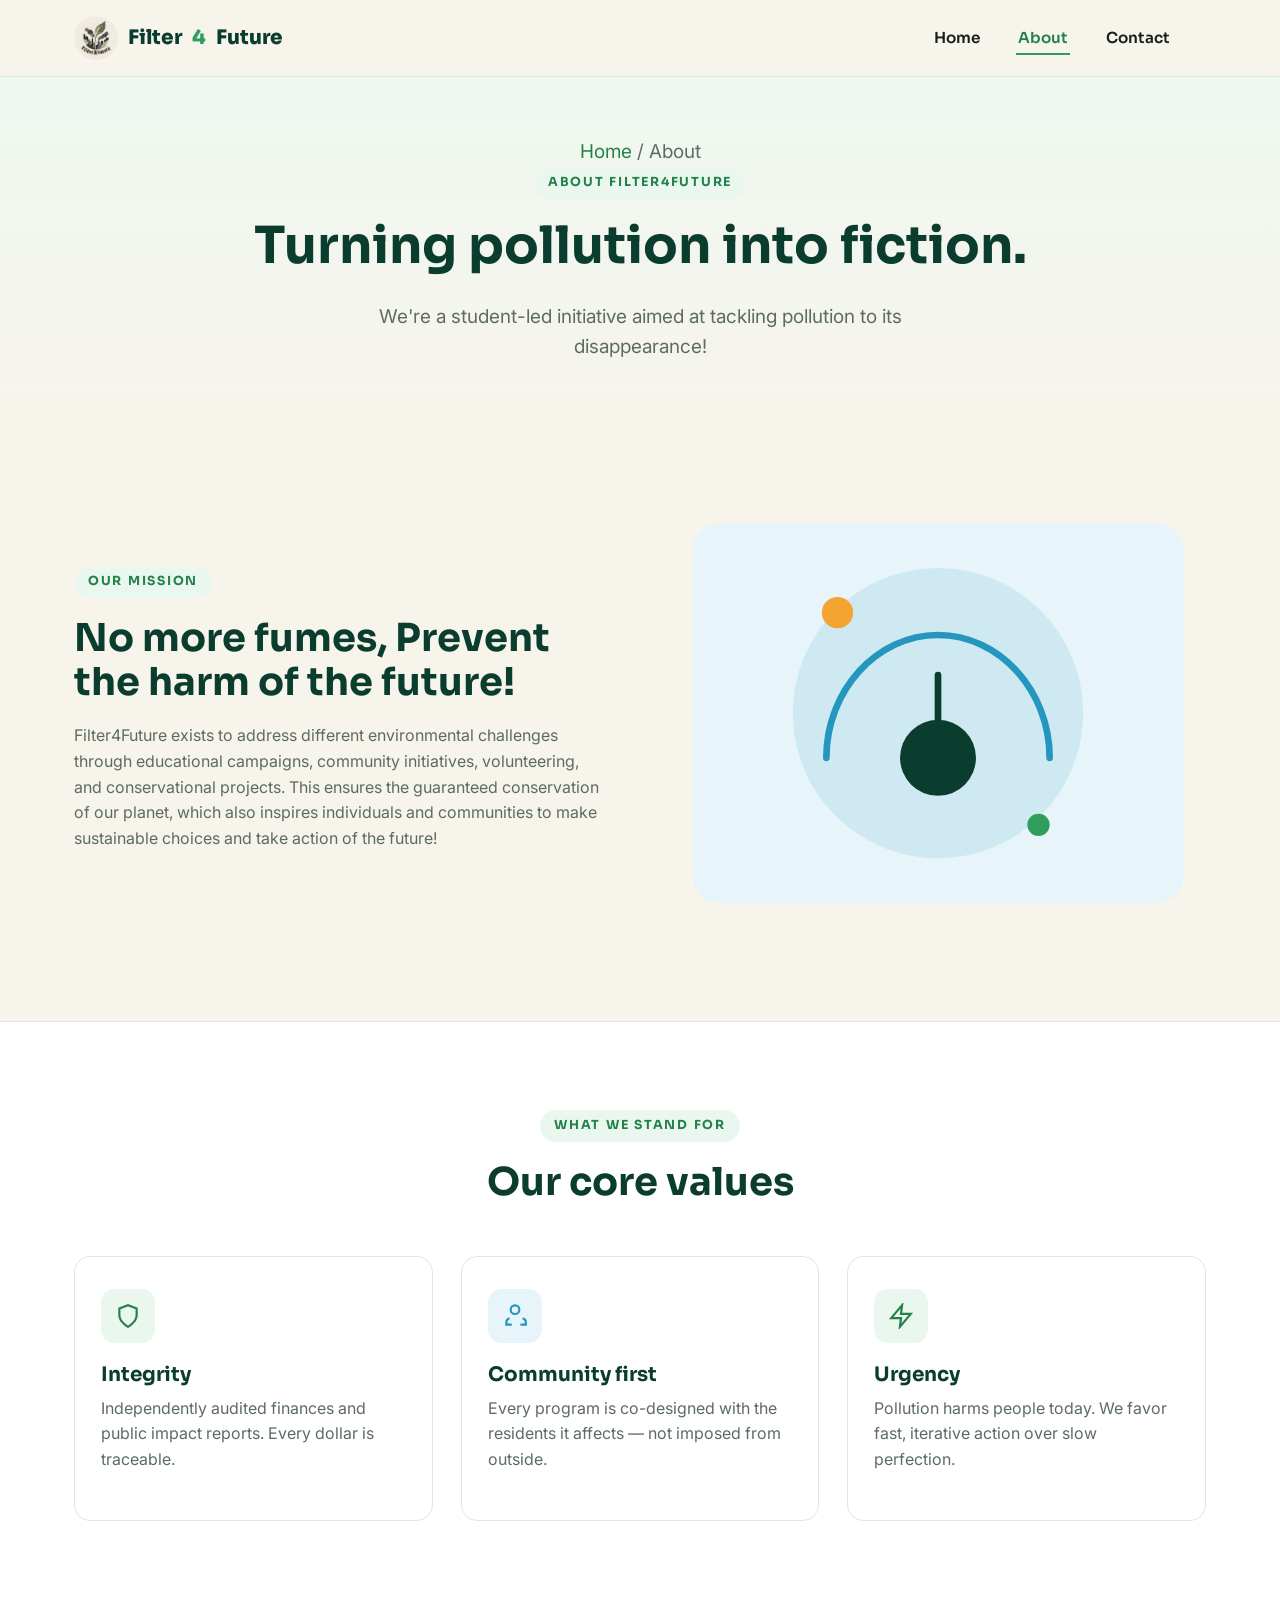
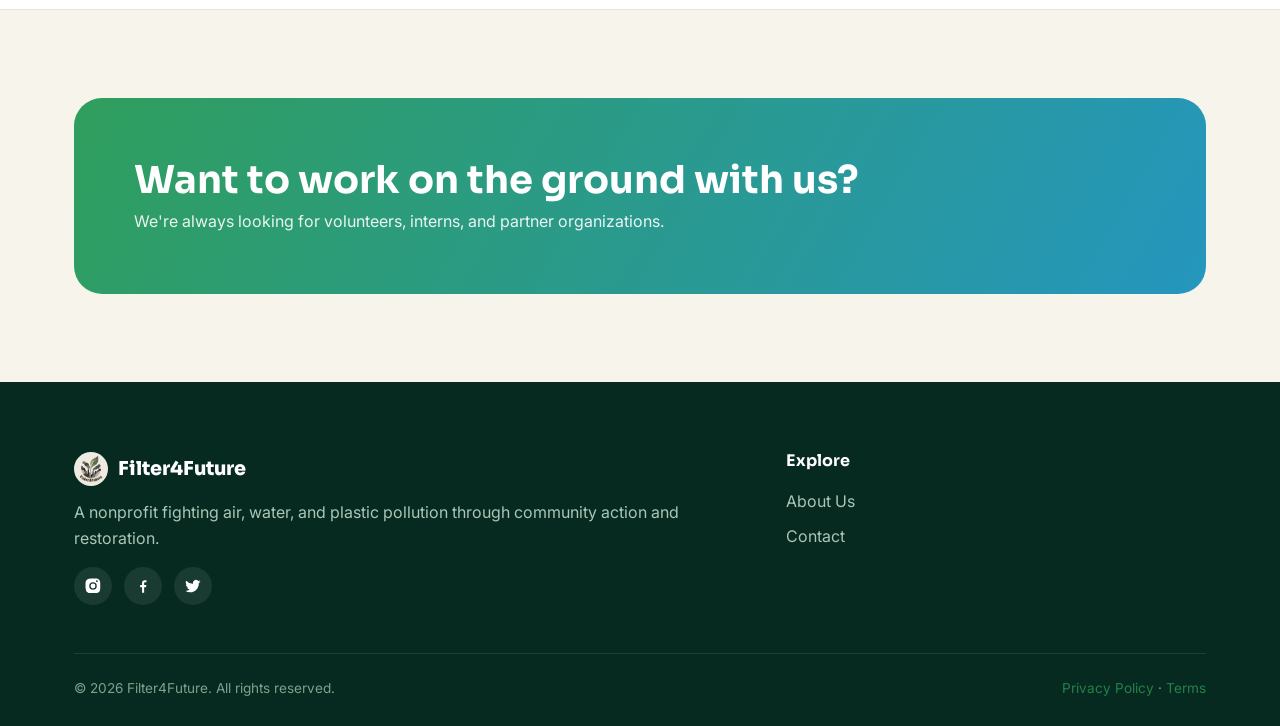
==== commit 7f90afa1: "Remove Evidence-driven value card Drops the card and rebalances the values grid from 4 to 3 columns." ====
--- a/about.html
+++ b/about.html
@@ -68,7 +68,7 @@
       <span class="eyebrow">What we stand for</span>
       <h2>Our core values</h2>
     </div>
-    <div class="grid-4">
+    <div class="grid-3">
       <div class="card reveal">
         <div class="icon-badge"><svg viewBox="0 0 24 24" fill="none" stroke="currentColor" stroke-width="2"><path d="M12 22s8-4.5 8-11V5l-8-3-8 3v6c0 6.5 8 11 8 11z"/></svg></div>
         <h3>Integrity</h3>
@@ -78,11 +78,6 @@
         <div class="icon-badge sky"><svg viewBox="0 0 24 24" fill="none" stroke="currentColor" stroke-width="2"><path d="M17 20h5v-2a4 4 0 00-3-3.87M9 20H4v-2a4 4 0 013-3.87m5-4a4 4 0 100-8 4 4 0 000 8z"/></svg></div>
         <h3>Community first</h3>
         <p>Every program is co-designed with the residents it affects — not imposed from outside.</p>
-      </div>
-      <div class="card reveal">
-        <div class="icon-badge sun"><svg viewBox="0 0 24 24" fill="none" stroke="currentColor" stroke-width="2"><path d="M3 3v18h18M7 15l4-4 3 3 5-6"/></svg></div>
-        <h3>Evidence-driven</h3>
-        <p>We monitor real air and water quality data before, during, and after every project.</p>
       </div>
       <div class="card reveal">
         <div class="icon-badge"><svg viewBox="0 0 24 24" fill="none" stroke="currentColor" stroke-width="2"><path d="M13 2L3 14h9l-1 8 10-12h-9l1-8z"/></svg></div>
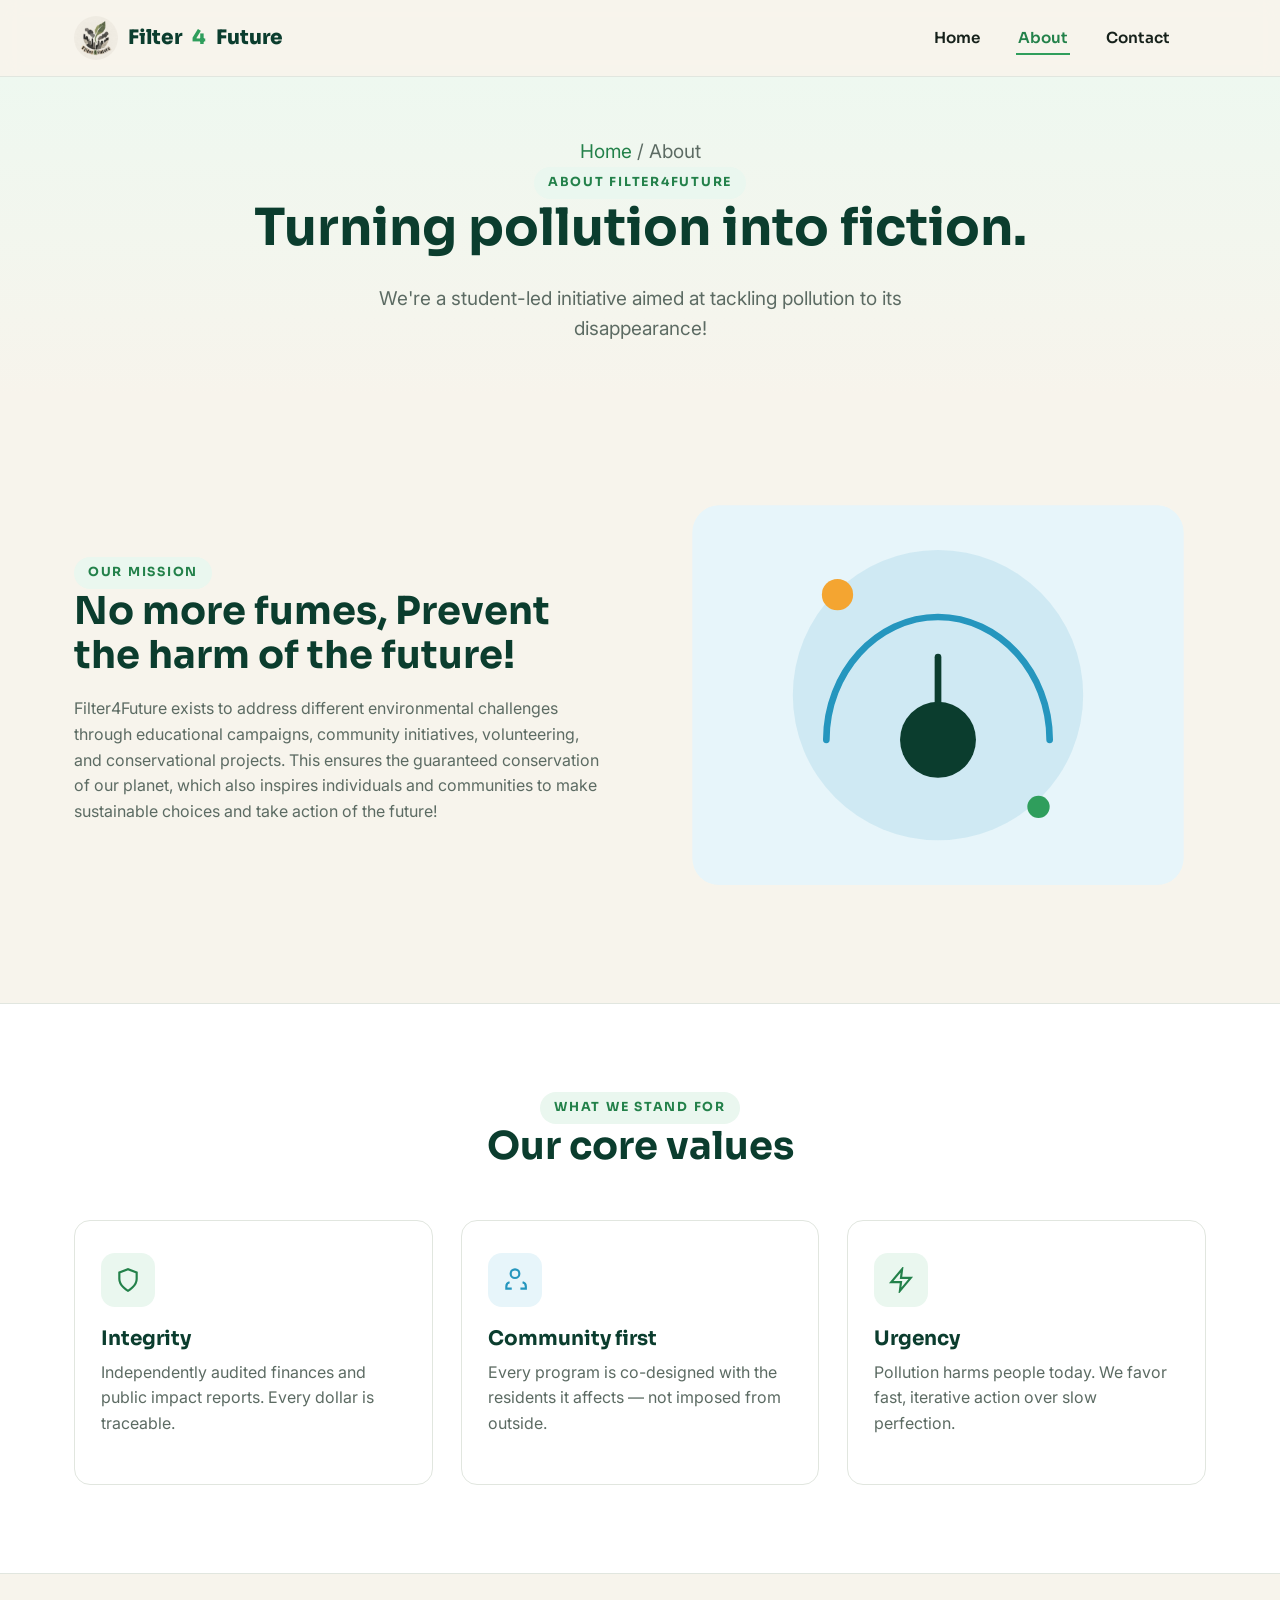
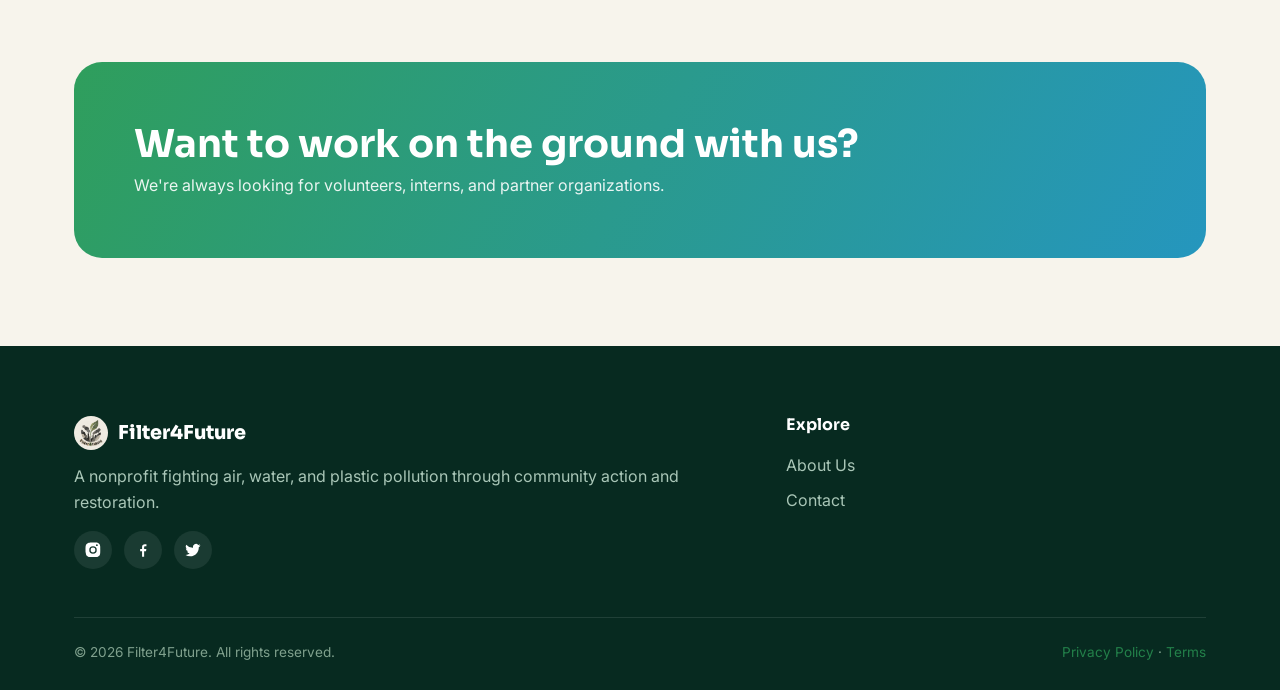
==== commit eebb50ff: "Link Instagram icons to the real profile Points every Instagram icon (footer on Home/About/Contact, " ====
--- a/about.html
+++ b/about.html
@@ -113,7 +113,7 @@
         </div>
         <p>A nonprofit fighting air, water, and plastic pollution through community action and restoration.</p>
         <div class="social-row">
-          <a href="#" aria-label="Instagram"><svg viewBox="0 0 24 24" fill="currentColor"><path d="M12 2c2.7 0 3 .01 4.1.06 1.1.05 1.8.22 2.4.46.6.24 1.1.56 1.6 1.06.5.5.82 1 1.06 1.6.24.6.41 1.3.46 2.4.05 1.1.06 1.4.06 4.1s-.01 3-.06 4.1c-.05 1.1-.22 1.8-.46 2.4a4.3 4.3 0 01-1.06 1.6 4.3 4.3 0 01-1.6 1.06c-.6.24-1.3.41-2.4.46-1.1.05-1.4.06-4.1.06s-3-.01-4.1-.06c-1.1-.05-1.8-.22-2.4-.46a4.3 4.3 0 01-1.6-1.06 4.3 4.3 0 01-1.06-1.6c-.24-.6-.41-1.3-.46-2.4C2.01 15 2 14.7 2 12s.01-3 .06-4.1c.05-1.1.22-1.8.46-2.4.24-.6.56-1.1 1.06-1.6a4.3 4.3 0 011.6-1.06c.6-.24 1.3-.41 2.4-.46C9 2.01 9.3 2 12 2zm0 5a5 5 0 100 10 5 5 0 000-10zm0 8.2a3.2 3.2 0 110-6.4 3.2 3.2 0 010 6.4zm5.2-8.4a1.2 1.2 0 100-2.4 1.2 1.2 0 000 2.4z"/></svg></a>
+          <a href="https://www.instagram.com/filter4future/" target="_blank" rel="noopener" aria-label="Instagram"><svg viewBox="0 0 24 24" fill="currentColor"><path d="M12 2c2.7 0 3 .01 4.1.06 1.1.05 1.8.22 2.4.46.6.24 1.1.56 1.6 1.06.5.5.82 1 1.06 1.6.24.6.41 1.3.46 2.4.05 1.1.06 1.4.06 4.1s-.01 3-.06 4.1c-.05 1.1-.22 1.8-.46 2.4a4.3 4.3 0 01-1.06 1.6 4.3 4.3 0 01-1.6 1.06c-.6.24-1.3.41-2.4.46-1.1.05-1.4.06-4.1.06s-3-.01-4.1-.06c-1.1-.05-1.8-.22-2.4-.46a4.3 4.3 0 01-1.6-1.06 4.3 4.3 0 01-1.06-1.6c-.24-.6-.41-1.3-.46-2.4C2.01 15 2 14.7 2 12s.01-3 .06-4.1c.05-1.1.22-1.8.46-2.4.24-.6.56-1.1 1.06-1.6a4.3 4.3 0 011.6-1.06c.6-.24 1.3-.41 2.4-.46C9 2.01 9.3 2 12 2zm0 5a5 5 0 100 10 5 5 0 000-10zm0 8.2a3.2 3.2 0 110-6.4 3.2 3.2 0 010 6.4zm5.2-8.4a1.2 1.2 0 100-2.4 1.2 1.2 0 000 2.4z"/></svg></a>
           <a href="#" aria-label="Facebook"><svg viewBox="0 0 24 24" fill="currentColor"><path d="M13.5 21v-7.5H16l.5-3H13.5V8.4c0-.87.24-1.46 1.5-1.46H16.6V4.34C16.34 4.3 15.44 4.2 14.4 4.2c-2.17 0-3.66 1.32-3.66 3.75v2.55H8.2v3h2.54V21h2.76z"/></svg></a>
           <a href="#" aria-label="Twitter"><svg viewBox="0 0 24 24" fill="currentColor"><path d="M22 5.9c-.7.32-1.5.55-2.3.65a4 4 0 001.76-2.22 8 8 0 01-2.55.98 4 4 0 00-6.9 3.66A11.4 11.4 0 013 4.9a4 4 0 001.24 5.36 4 4 0 01-1.83-.5v.05a4 4 0 003.24 3.95 4 4 0 01-1.82.07 4 4 0 003.76 2.8A8.1 8.1 0 012 18.6a11.4 11.4 0 006.2 1.82c7.4 0 11.5-6.2 11.5-11.5v-.53A8.2 8.2 0 0022 5.9z"/></svg></a>
         </div>
--- a/assets/css/style.css
+++ b/assets/css/style.css
@@ -84,7 +84,18 @@
   background: var(--leaf-light);
   padding: 6px 14px;
   border-radius: 999px;
+}
+.eyebrow-lg {
+  display: inline-block;
+  max-width: 92vw;
+  font-size: clamp(1.6rem, 4vw, 3.4rem);
+  letter-spacing: -0.01em;
+  padding: 10px 34px;
   margin-bottom: 18px;
+  text-align: center;
+  white-space: normal;
+  overflow-wrap: break-word;
+  box-sizing: border-box;
 }
 
 .section-head {
@@ -499,6 +510,43 @@
 .social-row a:hover { background: var(--leaf); }
 .social-row svg { width: 18px; height: 18px; color: #fff; }
 
+.social-row-light { justify-content: center; }
+.social-row-light a { background: var(--leaf-light); }
+.social-row-light a:hover { background: var(--leaf); }
+.social-row-light svg { color: var(--leaf-dark); }
+.social-row-light a:hover svg { color: #fff; }
+
+.social-split {
+  width: 100vw;
+  margin-left: calc(50% - 50vw);
+  display: flex;
+  gap: 28px;
+  padding: 0 28px;
+  box-sizing: border-box;
+}
+.social-split a {
+  flex: 1 1 50%;
+  display: flex;
+  align-items: center;
+  justify-content: center;
+  aspect-ratio: 2 / 1;
+  border-radius: 28px;
+  background: var(--leaf-light);
+  transition: background 0.2s ease, transform 0.2s ease;
+}
+.social-split a:hover { background: var(--leaf); transform: translateY(-4px); }
+.social-split a:hover svg { color: #fff; }
+.social-split svg {
+  width: min(32vw, 260px);
+  height: min(32vw, 260px);
+  color: var(--leaf-dark);
+}
+@media (max-width: 640px) {
+  .social-split { flex-direction: column; padding: 0 16px; }
+  .social-split a { aspect-ratio: 3 / 1; }
+  .social-split svg { width: min(42vw, 180px); height: min(42vw, 180px); }
+}
+
 .footer-bottom {
   border-top: 1px solid rgba(255,255,255,0.1);
   padding-top: 24px;
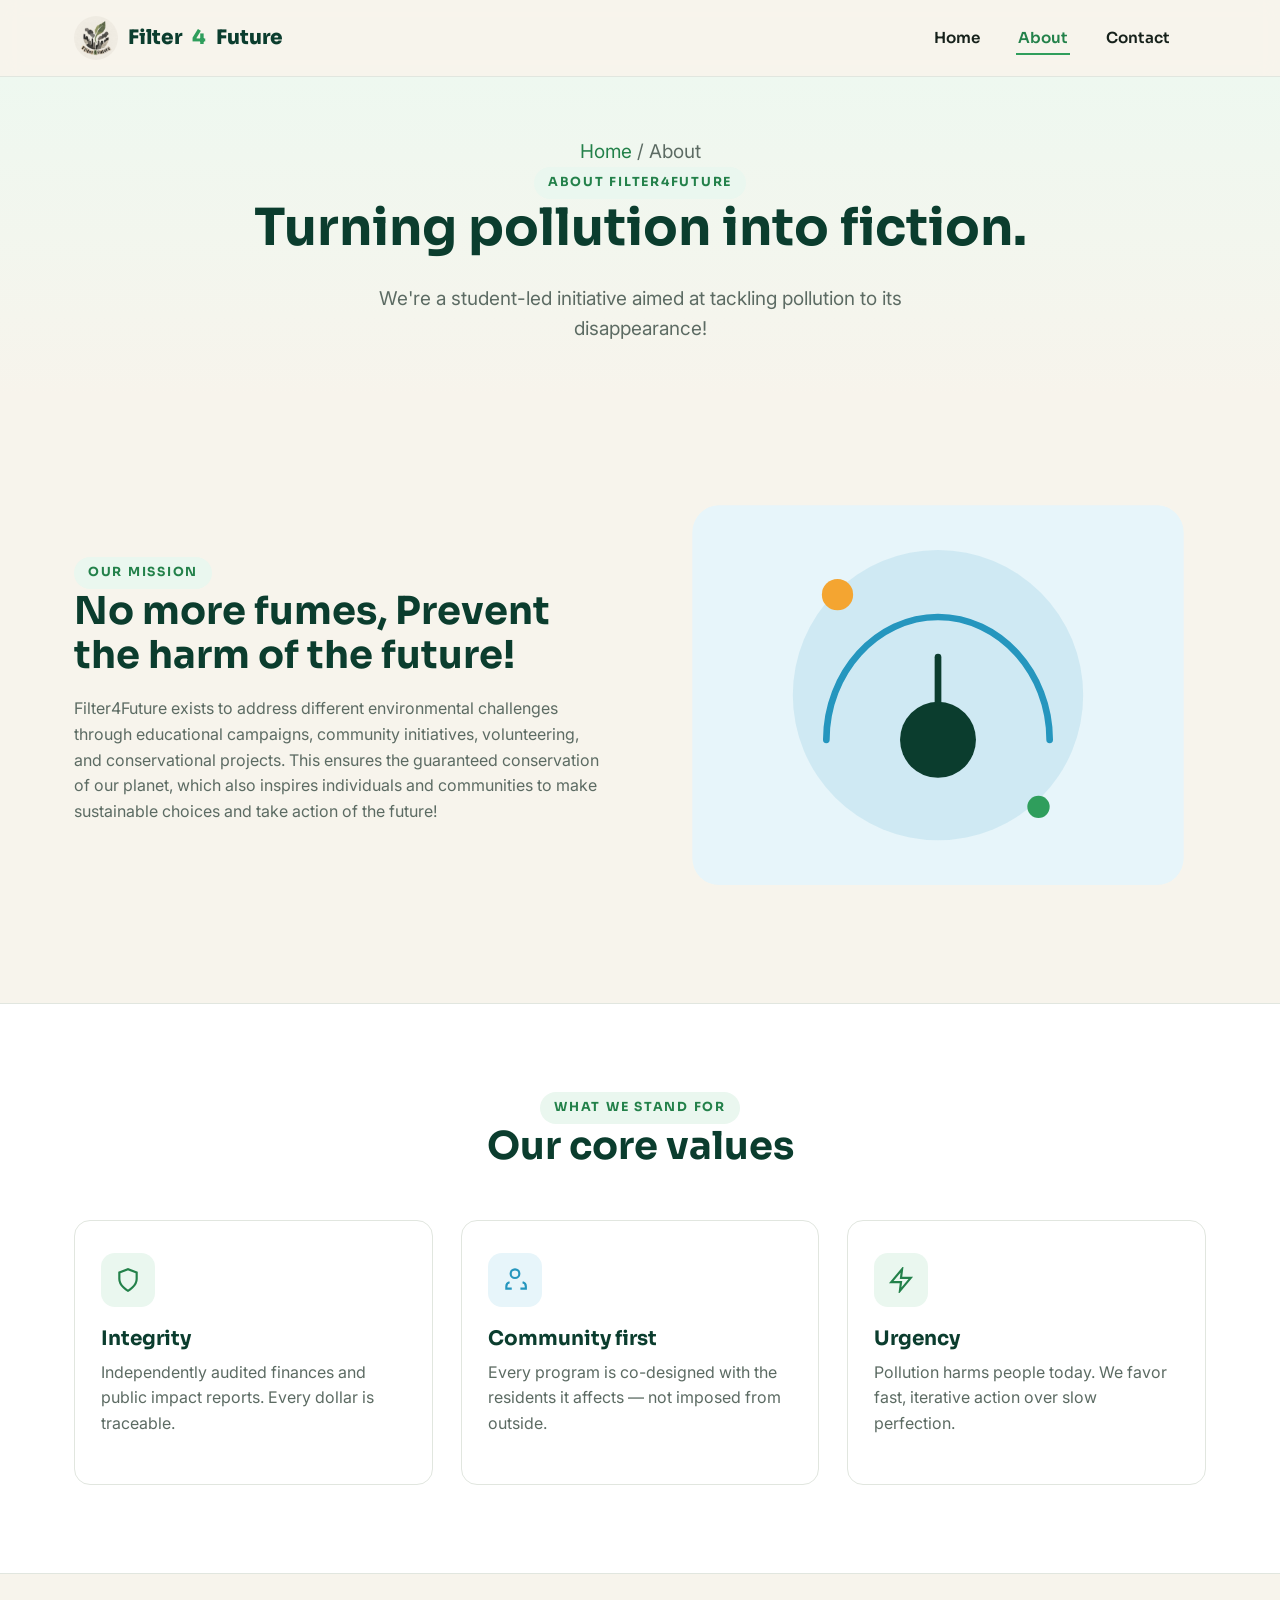
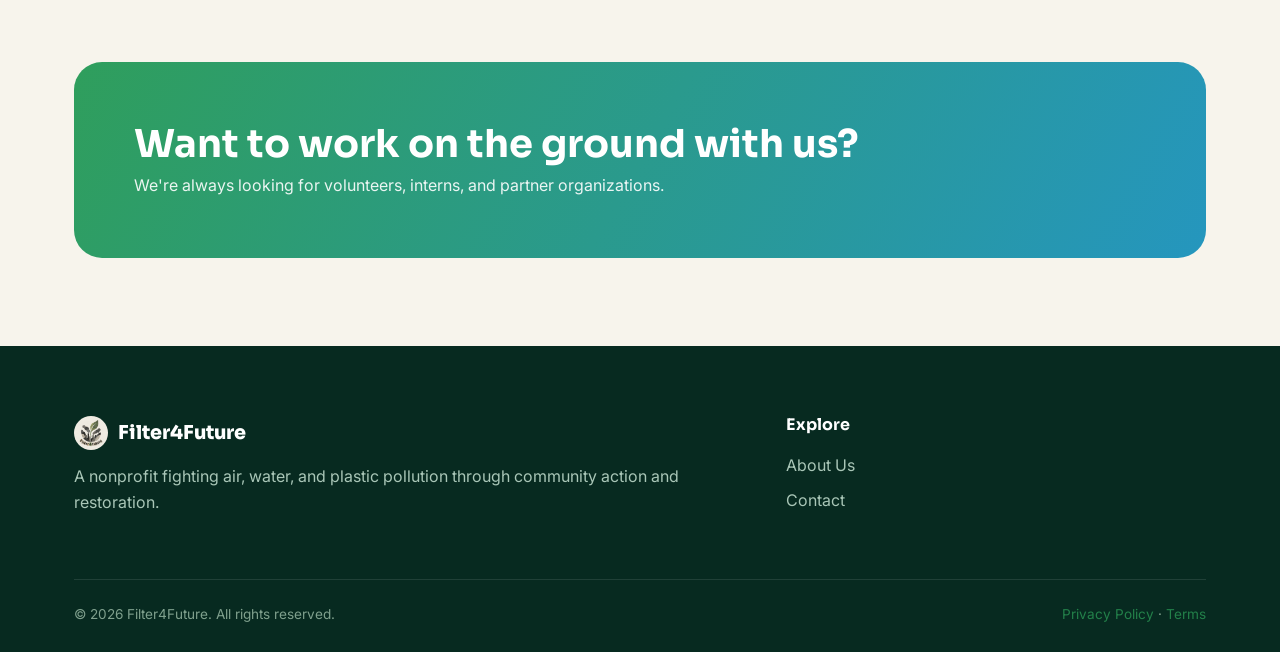
==== commit b86c3c52: "Remove footer social media icons from all pages Drops the Instagram/Facebook/Twitter icon row from t" ====
--- a/about.html
+++ b/about.html
@@ -112,11 +112,6 @@
           Filter4Future
         </div>
         <p>A nonprofit fighting air, water, and plastic pollution through community action and restoration.</p>
-        <div class="social-row">
-          <a href="https://www.instagram.com/filter4future/" target="_blank" rel="noopener" aria-label="Instagram"><svg viewBox="0 0 24 24" fill="currentColor"><path d="M12 2c2.7 0 3 .01 4.1.06 1.1.05 1.8.22 2.4.46.6.24 1.1.56 1.6 1.06.5.5.82 1 1.06 1.6.24.6.41 1.3.46 2.4.05 1.1.06 1.4.06 4.1s-.01 3-.06 4.1c-.05 1.1-.22 1.8-.46 2.4a4.3 4.3 0 01-1.06 1.6 4.3 4.3 0 01-1.6 1.06c-.6.24-1.3.41-2.4.46-1.1.05-1.4.06-4.1.06s-3-.01-4.1-.06c-1.1-.05-1.8-.22-2.4-.46a4.3 4.3 0 01-1.6-1.06 4.3 4.3 0 01-1.06-1.6c-.24-.6-.41-1.3-.46-2.4C2.01 15 2 14.7 2 12s.01-3 .06-4.1c.05-1.1.22-1.8.46-2.4.24-.6.56-1.1 1.06-1.6a4.3 4.3 0 011.6-1.06c.6-.24 1.3-.41 2.4-.46C9 2.01 9.3 2 12 2zm0 5a5 5 0 100 10 5 5 0 000-10zm0 8.2a3.2 3.2 0 110-6.4 3.2 3.2 0 010 6.4zm5.2-8.4a1.2 1.2 0 100-2.4 1.2 1.2 0 000 2.4z"/></svg></a>
-          <a href="#" aria-label="Facebook"><svg viewBox="0 0 24 24" fill="currentColor"><path d="M13.5 21v-7.5H16l.5-3H13.5V8.4c0-.87.24-1.46 1.5-1.46H16.6V4.34C16.34 4.3 15.44 4.2 14.4 4.2c-2.17 0-3.66 1.32-3.66 3.75v2.55H8.2v3h2.54V21h2.76z"/></svg></a>
-          <a href="#" aria-label="Twitter"><svg viewBox="0 0 24 24" fill="currentColor"><path d="M22 5.9c-.7.32-1.5.55-2.3.65a4 4 0 001.76-2.22 8 8 0 01-2.55.98 4 4 0 00-6.9 3.66A11.4 11.4 0 013 4.9a4 4 0 001.24 5.36 4 4 0 01-1.83-.5v.05a4 4 0 003.24 3.95 4 4 0 01-1.82.07 4 4 0 003.76 2.8A8.1 8.1 0 012 18.6a11.4 11.4 0 006.2 1.82c7.4 0 11.5-6.2 11.5-11.5v-.53A8.2 8.2 0 0022 5.9z"/></svg></a>
-        </div>
       </div>
       <div>
         <h4>Explore</h4>
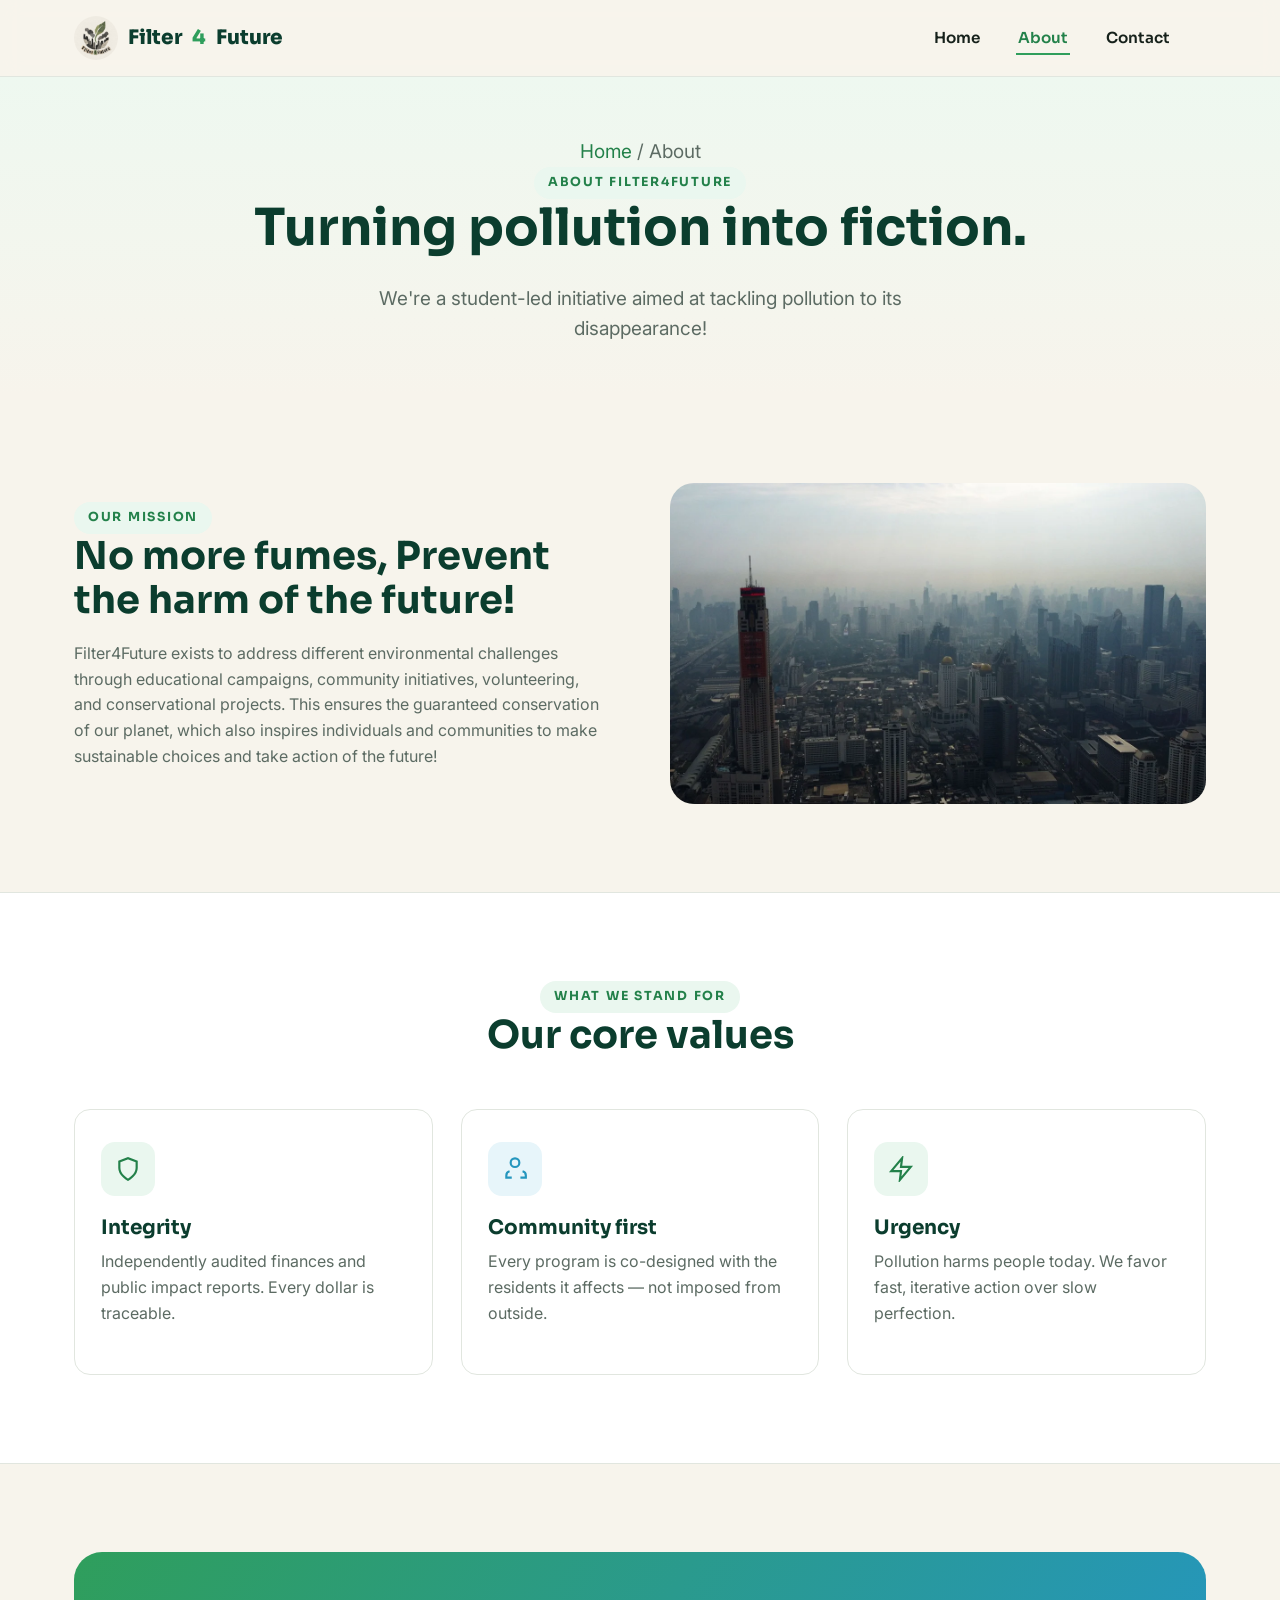
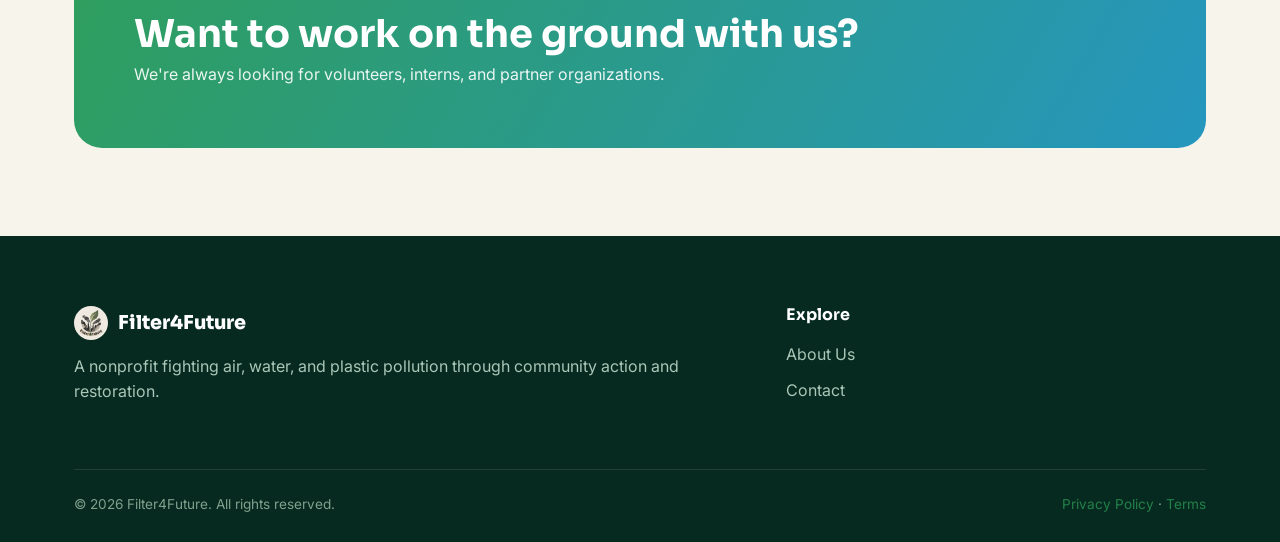
==== commit a2bcd114: "Replace mission section illustration with smog photo Swaps the abstract gauge SVG in the About page'" ====
--- a/about.html
+++ b/about.html
@@ -48,15 +48,7 @@
       <p>Filter4Future exists to address different environmental challenges through educational campaigns, community initiatives, volunteering, and conservational projects. This ensures the guaranteed conservation of our planet, which also inspires individuals and communities to make sustainable choices and take action of the future!</p>
     </div>
     <div class="split-visual">
-      <svg viewBox="0 0 480 380" xmlns="http://www.w3.org/2000/svg">
-        <rect x="20" y="20" width="440" height="340" rx="24" fill="#E7F5FA"/>
-        <circle cx="240" cy="190" r="130" fill="#2596BE" opacity="0.12"/>
-        <path d="M140 230c0-60 45-110 100-110s100 50 100 110" stroke="#2596BE" stroke-width="6" fill="none" stroke-linecap="round"/>
-        <circle cx="240" cy="230" r="34" fill="#0B3D2E"/>
-        <path d="M240 196v-40" stroke="#0B3D2E" stroke-width="6" stroke-linecap="round"/>
-        <circle cx="150" cy="100" r="14" fill="#F4A531"/>
-        <circle cx="330" cy="290" r="10" fill="#2F9E5C"/>
-      </svg>
+      <img src="assets/img/hero-photo.webp" alt="Smog over a dense city skyline" style="width:100%; height:100%; object-fit:cover; border-radius:24px; display:block;">
     </div>
   </div>
 </section>
